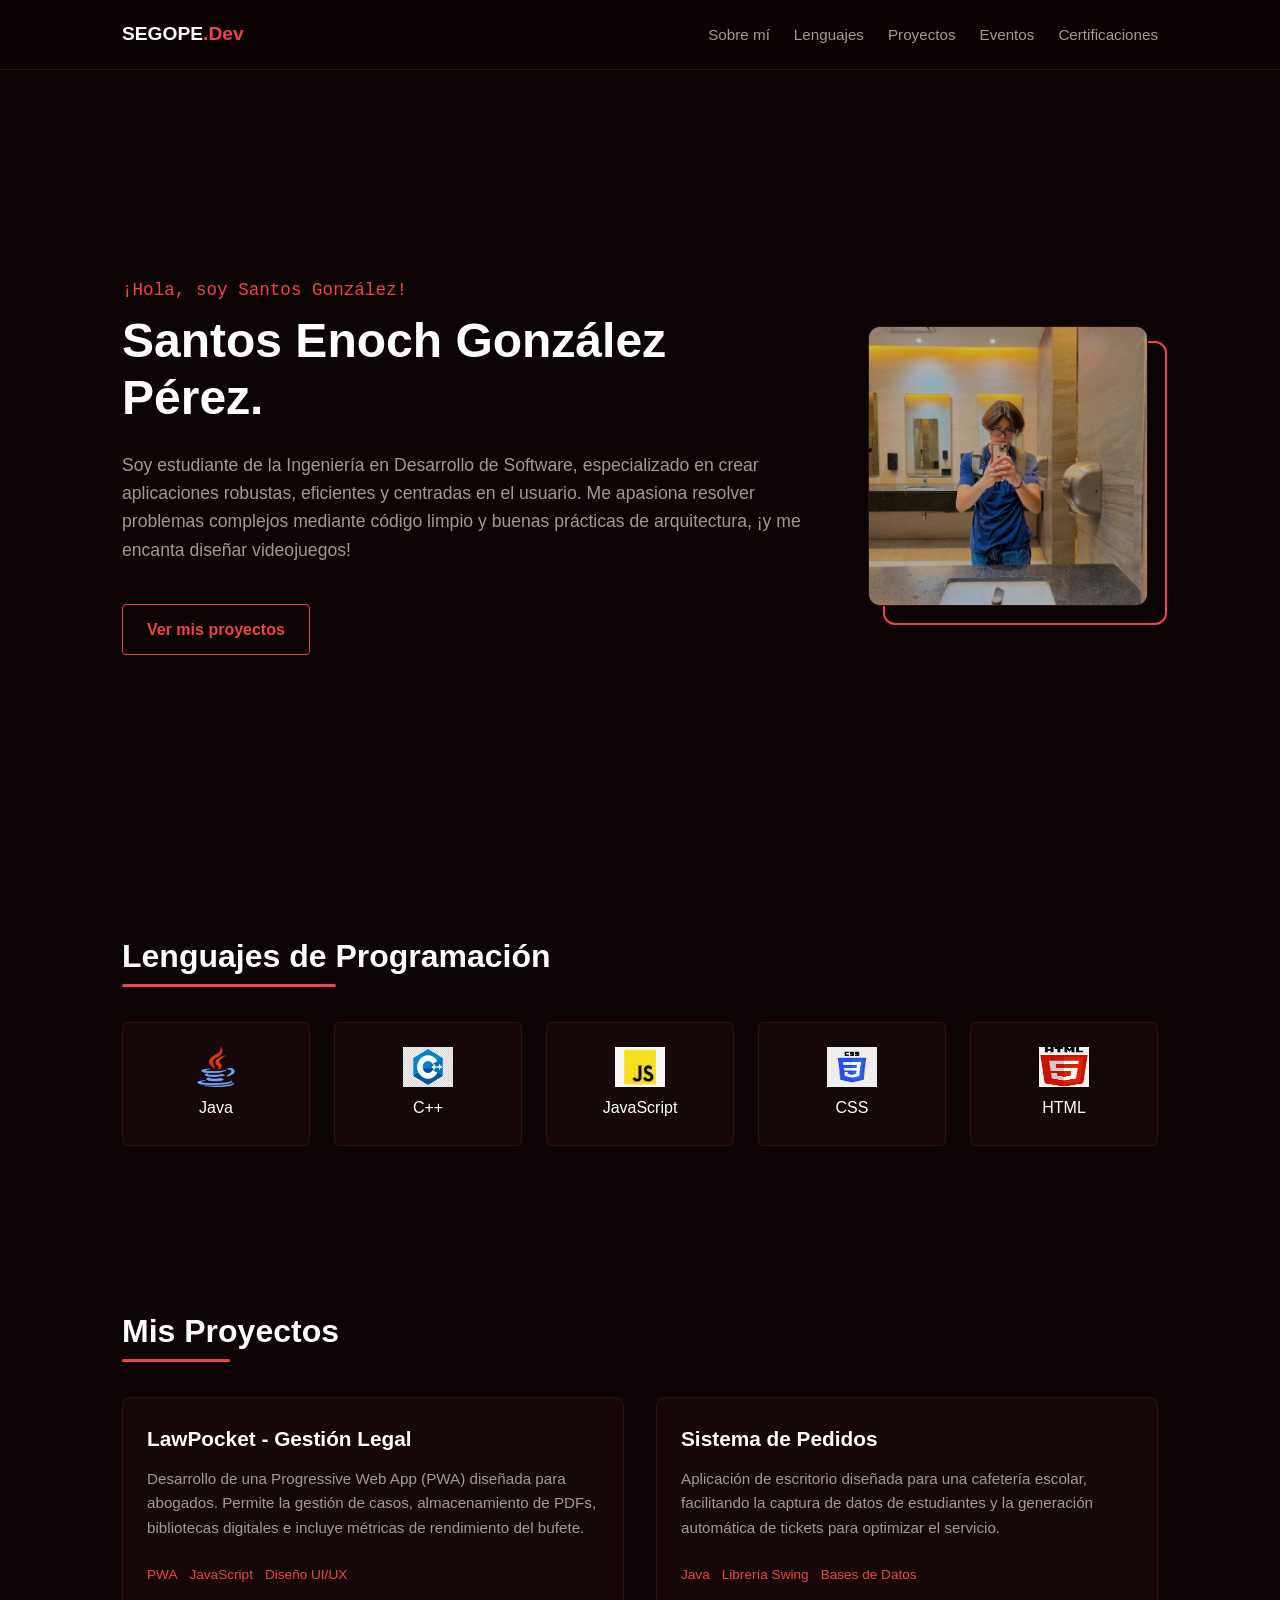
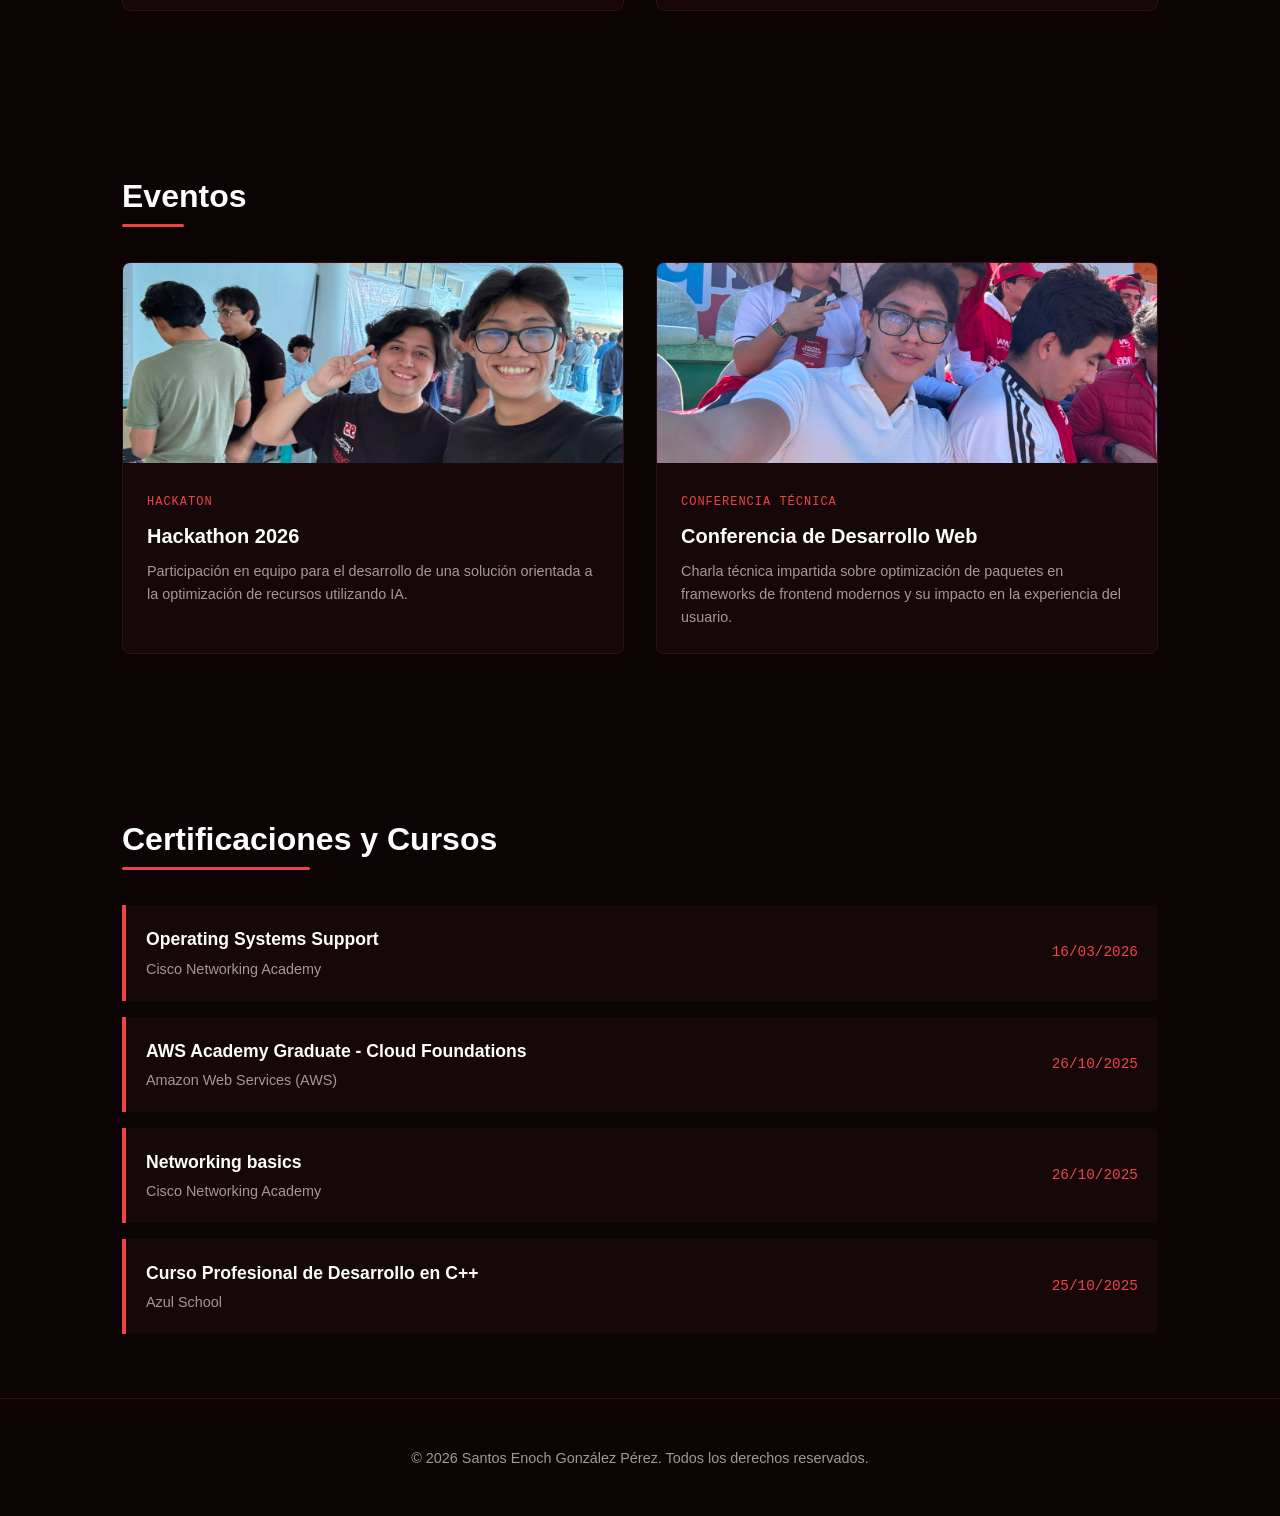
==== index.html @ bfb4bc9e "Primera version de mi portafolio" ====
<!DOCTYPE html>
<html lang="es">
<head>
    <meta charset="UTF-8">
    <meta name="viewport" content="width=device-width, initial-scale=1.0">
    <title>Santos González | Ingeniero en Desarrollo de Software</title>
    <link rel="stylesheet" href="CSS/LandingSantos.css">
</head>
<body>

    <header>
        <nav class="nav-container">
            <a href="#" class="logo">SEGOPE<span>.Dev</span></a>
            <ul class="nav-links">
                <li><a href="#sobre-mi">Sobre mí</a></li>
                <li><a href="#lenguajes">Lenguajes</a></li>
                <li><a href="#proyectos">Proyectos</a></li>
                <li><a href="#eventos">Eventos</a></li>
                <li><a href="#certificaciones">Certificaciones</a></li>
            </ul>
        </nav>
    </header>

    <section id="sobre-mi">
        <div class="sobre-mi-container">
            <div class="sobre-mi-texto">
                <p class="hero-sub">¡Hola, soy Santos González!</p>
                <h1 class="hero-titulo">Santos Enoch González Pérez.</h1>
                <p class="hero-descripcion">
                    Soy estudiante de la Ingeniería en Desarrollo de Software, especializado en crear aplicaciones robustas, eficientes y centradas en el usuario. Me apasiona resolver problemas complejos mediante código limpio y buenas prácticas de arquitectura, ¡y me encanta diseñar videojuegos!
                </p>
                <div>
                    <a href="#proyectos" class="btn-cta">Ver mis proyectos</a>
                </div>
            </div>
            
            <div class="sobre-mi-foto-wrapper">
                <div class="sobre-mi-foto-marco">
                    <img src="Imagenes/Santos.jpeg" alt="Foto de Santos González"/>
                </div>
            </div>
        </div>
    </section>

    <section id="lenguajes">
        <h2 class="titulo-seccion">Lenguajes de Programación</h2>
        <div class="skills-grid">
            <div class="skill-card">
                <img src="Imagenes/Java.png" alt="Logo de Java"/>
                <p>Java</p>
            </div>
            <div class="skill-card">
                <img src="Imagenes/C++.jpg" alt="Logo de C++"/>
                <p>C++</p>
            </div>
            <div class="skill-card">
                <img src="Imagenes/JavaScript.jpg" alt="Logo de JavaScript"/>
                <p>JavaScript</p>
            </div>
            <div class="skill-card">
                <img src="Imagenes/Css.jpg" alt="Logo de CSS"/>
                <p>CSS</p>
            </div>
            <div class="skill-card">
                <img src="Imagenes/Html.jpg" alt="Logo de HTML"/>
                <p>HTML</p>
            </div>
        </div>
    </section>

    <section id="proyectos">
        <h2 class="titulo-seccion">Mis Proyectos</h2>
        <div class="proyectos-grid">
            <div class="proyecto-card">
                <div class="proyecto-info">
                    <h3 class="proyecto-titulo">LawPocket - Gestión Legal</h3>
                    <p class="proyecto-desc">Desarrollo de una Progressive Web App (PWA) diseñada para abogados. Permite la gestión de casos, almacenamiento de PDFs, bibliotecas digitales e incluye métricas de rendimiento del bufete.</p>
                    <ul class="proyecto-tech">
                        <li>PWA</li>
                        <li>JavaScript</li>
                        <li>Diseño UI/UX</li>
                    </ul>
                </div>
            </div>
            <div class="proyecto-card">
                <div class="proyecto-info">
                    <h3 class="proyecto-titulo">Sistema de Pedidos</h3>
                    <p class="proyecto-desc">Aplicación de escritorio diseñada para una cafetería escolar, facilitando la captura de datos de estudiantes y la generación automática de tickets para optimizar el servicio.</p>
                    <ul class="proyecto-tech">
                        <li>Java</li>
                        <li>Librería Swing</li>
                        <li>Bases de Datos</li>
                    </ul>
                </div>
            </div>
        </div>
    </section>

    <section id="eventos">
        <h2 class="titulo-seccion">Eventos</h2>
        <div class="eventos-grid">
            <div class="evento-card">
                <div class="evento-contenedor-img">
                    <img src="Imagenes/EventoUno.jpeg" alt="Logo del Hackatón"/>
                </div>
                <div class="evento-info">
                    <span class="evento-tag">Hackaton</span>
                    <h3 class="evento-titulo">Hackathon 2026</h3>
                    <p class="evento-desc">Participación en equipo para el desarrollo de una solución orientada a la optimización de recursos utilizando IA.</p>
                </div>
            </div>
            <div class="evento-card">
                <div class="evento-contenedor-img">
                    <img src="Imagenes/EventoDos.jpeg" alt="Logo de la Conferencia"/>
                </div>
                <div class="evento-info">
                    <span class="evento-tag">Conferencia Técnica</span>
                    <h3 class="evento-titulo">Conferencia de Desarrollo Web</h3>
                    <p class="evento-desc">Charla técnica impartida sobre optimización de paquetes en frameworks de frontend modernos y su impacto en la experiencia del usuario.</p>
                </div>
            </div>
        </div>
    </section>

    <section id="certificaciones">
        <h2 class="titulo-seccion">Certificaciones y Cursos</h2>
        <div class="cert-lista">
            <div class="cert-item">
                <div class="cert-info">
                    <h3>Operating Systems Support</h3>
                    <p>Cisco Networking Academy</p>
                </div>
                <div class="cert-fecha">16/03/2026</div>
            </div>
            <div class="cert-item">
                <div class="cert-info">
                    <h3>AWS Academy Graduate - Cloud Foundations</h3>
                    <p>Amazon Web Services (AWS)</p>
                </div>
                <div class="cert-fecha">26/10/2025</div>
            </div>
            <div class="cert-item">
                <div class="cert-info">
                    <h3>Networking basics</h3>
                    <p>Cisco Networking Academy</p>
                </div>
                <div class="cert-fecha">26/10/2025</div>
            </div>
            <div class="cert-item">
                <div class="cert-info">
                    <h3>Curso Profesional de Desarrollo en C++</h3>
                    <p>Azul School</p>
                </div>
                <div class="cert-fecha">25/10/2025</div>
            </div>
        </div>
    </section>

    <footer>
        <p>&copy; 2026 Santos Enoch González Pérez. Todos los derechos reservados.</p>
    </footer>

</body>
</html>
---- CSS/LandingSantos.css ----
/* --- VARIABLES Y RESET --- */
:root {
    --bg-principal: #0c0404; /* Negro rojizo muy profundo */
    --bg-secundario: #160808; /* Tarjetas: Un tono rojizo sutilmente más claro */
    --texto-principal: #ffffff; /* Blanco puro para máxima legibilidad */
    --texto-secundario: #a39898; /* Gris cálido para no cansar la vista */
    --acento: #ef4444; /* Rojo vibrante tech */
    --acento-hover: #dc2626;
    --borde: #301010; /* Bordes en rojo oscuro */
}

* {
    margin: 0;
    padding: 0;
    box-sizing: border-box;
    font-family: 'Segoe UI', -apple-system, BlinkMacSystemFont, Roboto, sans-serif;
}

html {
    scroll-behavior: smooth;
}

body {
    background-color: var(--bg-principal);
    color: var(--texto-principal);
    line-height: 1.6;
}

/* --- HEADER / NAV RESPONSIVE --- */
header {
    position: fixed;
    top: 0;
    width: 100%;
    background-color: rgba(12, 4, 4, 0.9);
    backdrop-filter: blur(8px);
    border-bottom: 1px solid var(--borde);
    z-index: 1000;
}

.nav-container {
    max-width: 1100px;
    margin: 0 auto;
    display: flex;
    justify-content: space-between;
    align-items: center;
    padding: 1.2rem 2rem;
}

.logo {
    font-weight: 700;
    font-size: 1.2rem;
    color: var(--texto-principal);
    text-decoration: none;
}

.logo span {
    color: var(--acento);
}

.nav-links {
    display: flex;
    list-style: none;
    gap: 1.5rem;
}

.nav-links a {
    color: var(--texto-secundario);
    text-decoration: none;
    font-size: 0.95rem;
    transition: color 0.3s;
}

.nav-links a:hover {
    color: var(--acento);
}

/* --- ESTILOS GENERALES DE SECCIÓN --- */
section {
    padding: 6rem 2rem 4rem 2rem;
    max-width: 1100px;
    margin: 0 auto;
}

.titulo-seccion {
    font-size: 2rem;
    margin-bottom: 2.5rem;
    position: relative;
    display: inline-block;
}

.titulo-seccion::after {
    content: '';
    position: absolute;
    left: 0;
    bottom: -5px;
    width: 50%;
    height: 3px;
    background-color: var(--acento);
    border-radius: 2px;
}

/* --- SOBRE MÍ --- */
.sobre-mi-container {
    display: flex;
    align-items: center;
    justify-content: space-between;
    gap: 3rem;
    min-height: 75vh;
    padding-top: 4rem;
}

.sobre-mi-texto {
    flex: 1;
}

.hero-sub {
    color: var(--acento);
    font-size: 1.1rem;
    font-family: monospace;
    margin-bottom: 0.5rem;
}

.hero-titulo {
    font-size: 3rem;
    line-height: 1.2;
    margin-bottom: 1.5rem;
}

.hero-descripcion {
    color: var(--texto-secundario);
    font-size: 1.1rem;
    margin-bottom: 2.5rem;
}

.btn-cta {
    display: inline-block;
    background-color: transparent;
    color: var(--acento);
    border: 1px solid var(--acento);
    padding: 0.75rem 1.5rem;
    border-radius: 4px;
    text-decoration: none;
    font-weight: 600;
    transition: all 0.3s ease;
}

.btn-cta:hover {
    background-color: rgba(56, 189, 248, 0.1);
    transform: translateY(-2px);
}

/* Contenedor de la Foto de Perfil */
.sobre-mi-foto-wrapper {
    flex: 0 0 300px;
    display: flex;
    justify-content: center;
}

.sobre-mi-foto-marco {
    position: relative;
    width: 280px;
    height: 280px;
    border-radius: 12px;
}

.sobre-mi-foto-marco::after {
    content: '';
    position: absolute;
    top: 15px;
    left: 15px;
    width: 100%;
    height: 100%;
    border: 2px solid var(--acento);
    border-radius: 12px;
    z-index: 1;
    transition: all 0.3s ease;
}

.sobre-mi-foto-marco:hover::after {
    top: 8px;
    left: 8px;
}

.sobre-mi-foto-marco img {
    width: 100%;
    height: 100%;
    object-fit: cover;
    border-radius: 12px;
    position: relative;
    z-index: 2;
    background-color: var(--bg-secundario);
    border: 1px solid var(--borde);
    filter: grayscale(20%);
    transition: filter 0.3s ease;
}

.sobre-mi-foto-marco:hover img {
    filter: grayscale(0%);
}

/* --- LENGUAJES DE PROGRAMACIÓN --- */
.skills-grid {
    display: grid;
    grid-template-columns: repeat(auto-fill, minmax(180px, 1fr));
    gap: 1.5rem;
}

.skill-card {
    background-color: var(--bg-secundario);
    border: 1px solid var(--borde);
    padding: 1.5rem;
    border-radius: 6px;
    text-align: center;
    font-family: monospace;
    transition: transform 0.3s, border-color 0.3s;
}

.skill-card:hover {
    transform: translateY(-5px);
    border-color: var(--acento);
}

.skill-card img {
    width: 50px;
    height: 40px;
}

/* --- PROYECTOS --- */
.proyectos-grid {
    display: grid;
    grid-template-columns: repeat(auto-fit, minmax(300px, 1fr));
    gap: 2rem;
}

.proyecto-card {
    background-color: var(--bg-secundario);
    border: 1px solid var(--borde);
    border-radius: 8px;
    overflow: hidden;
    display: flex;
    flex-direction: column;
    transition: transform 0.3s;
}

.proyecto-card:hover {
    transform: translateY(-5px);
}

.proyecto-info {
    padding: 1.5rem;
    display: flex;
    flex-direction: column;
    flex-grow: 1;
}

.proyecto-titulo {
    font-size: 1.3rem;
    margin-bottom: 0.75rem;
}

.proyecto-desc {
    color: var(--texto-secundario);
    font-size: 0.95rem;
    margin-bottom: 1.5rem;
    flex-grow: 1;
}

.proyecto-tech {
    list-style: none;
    display: flex;
    flex-wrap: wrap;
    gap: 0.75rem;
    font-family: monospace;
    font-size: 0.85rem;
    color: var(--acento);
}

/* --- EVENTOS --- */
.eventos-grid {
    display: grid;
    grid-template-columns: repeat(auto-fit, minmax(300px, 1fr));
    gap: 2rem;
}

.evento-card {
    background-color: var(--bg-secundario);
    border: 1px solid var(--borde);
    border-radius: 8px;
    overflow: hidden;
    transition: transform 0.3s, border-color 0.3s;
}

.evento-card:hover {
    transform: translateY(-5px);
    border-color: var(--acento);
}

.evento-contenedor-img {
    width: 100%;
    height: 200px;
    overflow: hidden;
    background-color: #0c0404;
}

.evento-contenedor-img img {
    width: 100%;
    height: 100%;
    object-fit: cover;
    transition: transform 0.5s ease;
}

.evento-card:hover .evento-contenedor-img img {
    transform: scale(1.05);
}

.evento-info {
    padding: 1.5rem;
}

.evento-tag {
    display: inline-block;
    font-family: monospace;
    font-size: 0.75rem;
    color: var(--acento);
    text-transform: uppercase;
    letter-spacing: 1px;
    margin-bottom: 0.5rem;
}

.evento-titulo {
    font-size: 1.25rem;
    margin-bottom: 0.5rem;
}

.evento-desc {
    color: var(--texto-secundario);
    font-size: 0.9rem;
}

/* --- CERTIFICACIONES --- */
.cert-lista {
    display: flex;
    flex-direction: column;
    gap: 1rem;
}

.cert-item {
    background-color: var(--bg-secundario);
    border-left: 4px solid var(--acento);
    padding: 1.25rem;
    display: flex;
    justify-content: space-between;
    align-items: center;
    border-radius: 0 6px 6px 0;
    transition: transform 0.3s ease, background-color 0.3s ease;
}

.cert-item:hover {
    transform: translateY(-5px); /* Levanta el elemento 5 píxeles */
}

.cert-info h3 {
    font-size: 1.1rem;
    margin-bottom: 0.25rem;
}

.cert-info p {
    color: var(--texto-secundario);
    font-size: 0.9rem;
}

.cert-fecha {
    font-family: monospace;
    color: var(--acento);
    font-size: 0.9rem;
}

footer {
    text-align: center;
    padding: 3rem 2rem;
    border-top: 1px solid var(--borde);
    color: var(--texto-secundario);
    font-size: 0.9rem;
}

@media (max-width: 900px) {
    .sobre-mi-container {
        flex-direction: column-reverse;
        text-align: center;
        gap: 2rem;
        padding-top: 6rem;
    }

    .hero-titulo {
        font-size: 2.5rem;
    }

    .sobre-mi-foto-wrapper {
        flex: initial;
    }

    .sobre-mi-foto-marco::after {
        display: none;
    }
}

@media (max-width: 600px) {
    header {
        position: absolute;
    }

    .nav-container {
        flex-direction: column;
        gap: 1rem;
        padding: 1rem;
    }

    .nav-links {
        gap: 1rem;
        flex-wrap: wrap;
        justify-content: center;
    }

    section {
        padding: 4rem 1.2rem 2rem 1.2rem;
    }

    .hero-titulo {
        font-size: 2rem;
    }

    .sobre-mi-foto-marco {
        width: 200px;
        height: 200px;
    }

    .cert-item {
        flex-direction: column;
        align-items: flex-start;
        gap: 0.5rem;
    }

}
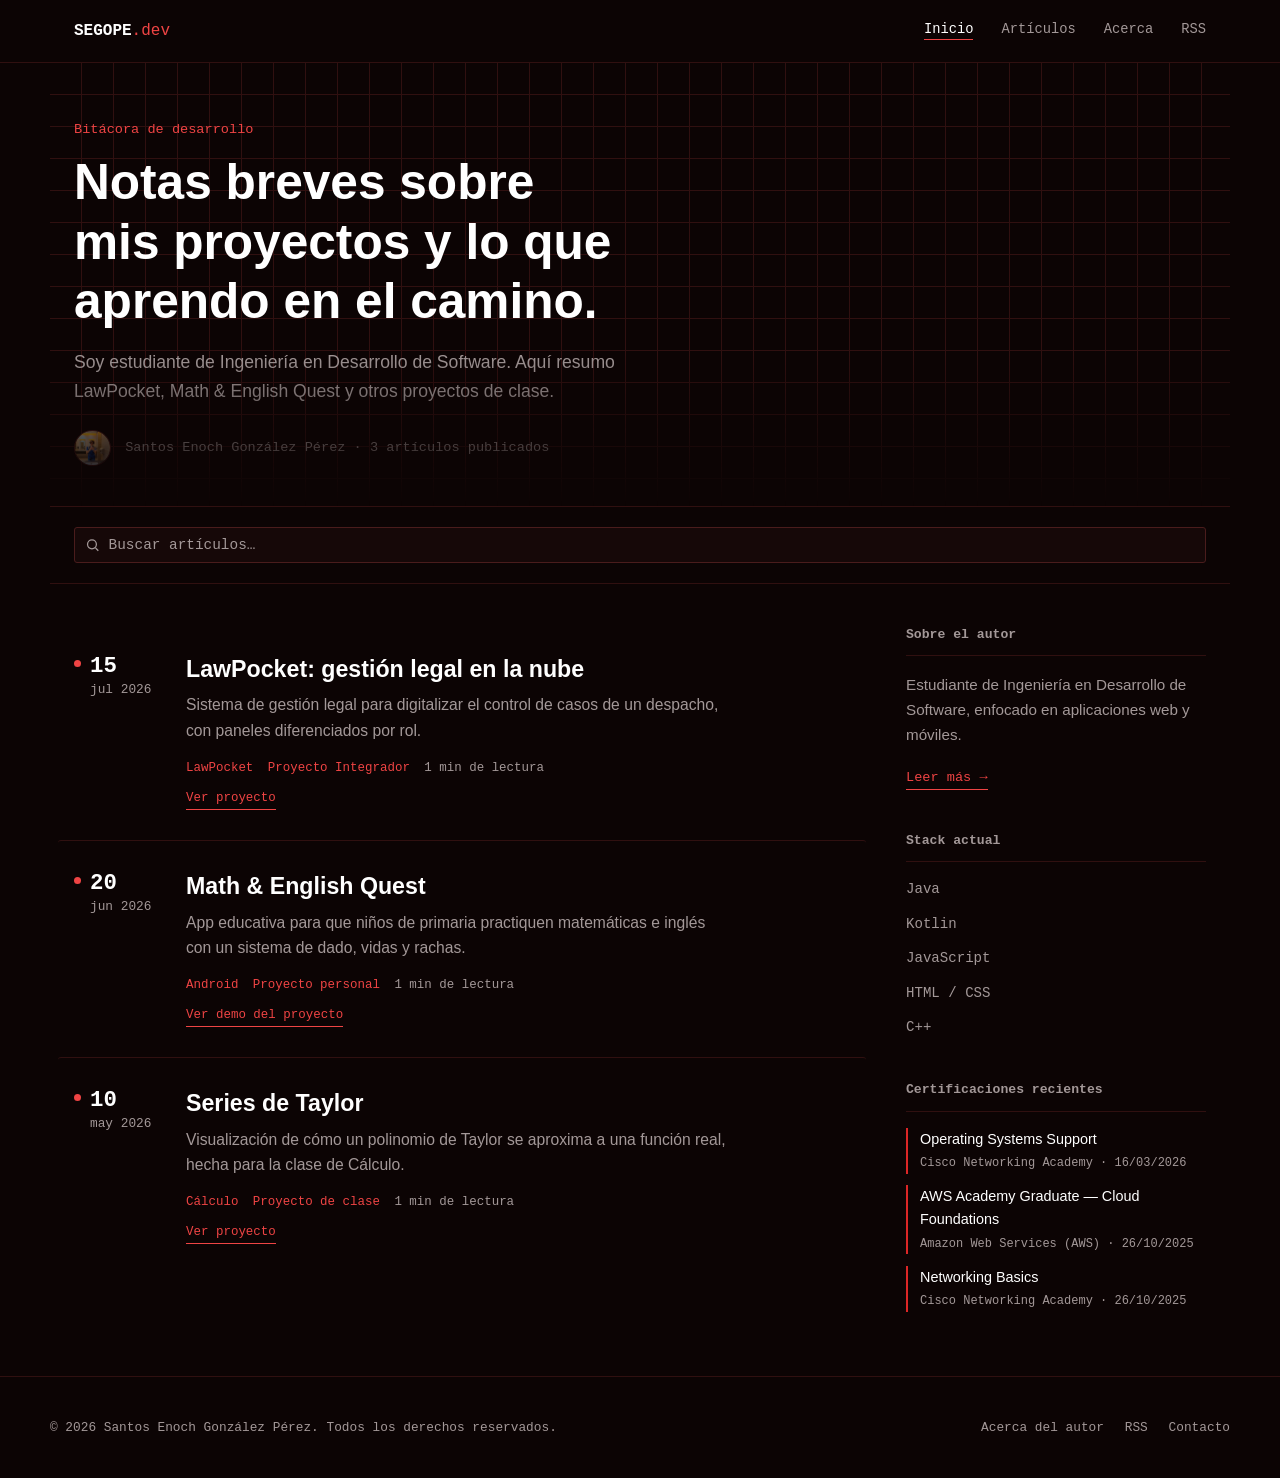
==== commit 439ddbf6: "Segundo commit: Segunda versión de mi portafolio" ====
--- a/index.html
+++ b/index.html
@@ -1,164 +1,136 @@
 <!DOCTYPE html>
 <html lang="es">
 <head>
-    <meta charset="UTF-8">
-    <meta name="viewport" content="width=device-width, initial-scale=1.0">
-    <title>Santos González | Ingeniero en Desarrollo de Software</title>
-    <link rel="stylesheet" href="CSS/LandingSantos.css">
+  <meta charset="UTF-8">
+  <meta name="viewport" content="width=device-width, initial-scale=1.0">
+  <title>SEGOPE.dev — bitácora de Santos Enoch González Pérez</title>
+  <meta name="description" content="Bitácora de desarrollo de Santos Enoch González Pérez: LawPocket, Math &amp; English Quest y otros proyectos.">
+  <meta name="author" content="Santos Enoch González Pérez">
+  <meta name="robots" content="index, follow">
+  <link rel="canonical" href="https://santosgonzalez.dev/index.html">
+  <link rel="icon" type="image/svg+xml" href="Imagenes/favicon.svg">
+  <link rel="alternate" type="application/rss+xml" title="SEGOPE.dev" href="https://santosgonzalez.dev/feed.xml">
+
+  <meta property="og:type" content="website">
+  <meta property="og:title" content="SEGOPE.dev — bitácora de Santos Enoch González Pérez">
+  <meta property="og:description" content="Bitácora de desarrollo de Santos Enoch González Pérez: LawPocket, Math &amp; English Quest y otros proyectos.">
+  <meta property="og:url" content="https://santosgonzalez.dev/index.html">
+  <meta property="og:image" content="https://santosgonzalez.dev/Imagenes/favicon.svg">
+  <meta property="og:locale" content="es_MX">
+  <meta property="og:site_name" content="SEGOPE.dev">
+  <meta name="twitter:card" content="summary_large_image">
+  <meta name="twitter:title" content="SEGOPE.dev — bitácora de Santos Enoch González Pérez">
+  <meta name="twitter:description" content="Bitácora de desarrollo de Santos Enoch González Pérez: LawPocket, Math &amp; English Quest y otros proyectos.">
+  <meta name="twitter:image" content="https://santosgonzalez.dev/Imagenes/favicon.svg">
+
+  <link rel="stylesheet" href="CSS/index.css">
+  <script type="application/ld+json">{"@context": "https://schema.org", "@type": "Blog", "name": "SEGOPE.dev", "url": "https://santosgonzalez.dev/index.html", "description": "Bitácora de desarrollo de Santos Enoch González Pérez.", "author": {"@type": "Person", "name": "Santos Enoch González Pérez"}, "blogPost": [{"@type": "BlogPosting", "headline": "LawPocket: gestión legal en la nube", "url": "https://santosgonzalez.dev/HTML/LawPocket.html", "datePublished": "2026-07-15"}, {"@type": "BlogPosting", "headline": "Math & English Quest", "url": "https://santosgonzalez.dev/HTML/MathEnglishQuest.html", "datePublished": "2026-06-20"}, {"@type": "BlogPosting", "headline": "Series de Taylor con Canvas", "url": "https://santosgonzalez.dev/HTML/SeriesTaylor.html", "datePublished": "2026-05-10"}]}</script>
 </head>
 <body>
+  <a class="skip-link" href="#main">Saltar al contenido</a>
+  <header class="site-header">
+    <div class="nav-container">
+      <a href="index.html" class="brand">SEGOPE<span class="brand__sub">.dev</span></a>
+      <button class="nav-toggle icon-btn" id="nav-toggle" aria-label="Abrir menú" aria-expanded="false" aria-controls="nav-links">
+        <svg viewBox="0 0 24 24" fill="none" stroke="currentColor" stroke-width="2" aria-hidden="true"><path d="M3 6h18M3 12h18M3 18h18"/></svg>
+      </button>
+      <ul class="nav-links" id="nav-links"><li><a href="index.html" aria-current="page">Inicio</a></li><li><a href="index.html#articulos">Artículos</a></li><li><a href="about.html">Acerca</a></li><li><a href="feed.xml">RSS</a></li></ul>
+    </div>
+  </header>
 
-    <header>
-        <nav class="nav-container">
-            <a href="#" class="logo">SEGOPE<span>.Dev</span></a>
-            <ul class="nav-links">
-                <li><a href="#sobre-mi">Sobre mí</a></li>
-                <li><a href="#lenguajes">Lenguajes</a></li>
-                <li><a href="#proyectos">Proyectos</a></li>
-                <li><a href="#eventos">Eventos</a></li>
-                <li><a href="#certificaciones">Certificaciones</a></li>
-            </ul>
-        </nav>
-    </header>
-
-    <section id="sobre-mi">
-        <div class="sobre-mi-container">
-            <div class="sobre-mi-texto">
-                <p class="hero-sub">¡Hola, soy Santos González!</p>
-                <h1 class="hero-titulo">Santos Enoch González Pérez.</h1>
-                <p class="hero-descripcion">
-                    Soy estudiante de la Ingeniería en Desarrollo de Software, especializado en crear aplicaciones robustas, eficientes y centradas en el usuario. Me apasiona resolver problemas complejos mediante código limpio y buenas prácticas de arquitectura, ¡y me encanta diseñar videojuegos!
-                </p>
-                <div>
-                    <a href="#proyectos" class="btn-cta">Ver mis proyectos</a>
-                </div>
-            </div>
-            
-            <div class="sobre-mi-foto-wrapper">
-                <div class="sobre-mi-foto-marco">
-                    <img src="Imagenes/Santos.jpeg" alt="Foto de Santos González"/>
-                </div>
-            </div>
-        </div>
+  <main id="main">
+    <section class="masthead">
+      <p class="masthead__eyebrow">Bitácora de desarrollo</p>
+      <h1>Notas breves sobre mis proyectos y lo que aprendo en el camino.</h1>
+      <p class="masthead__lede">Soy estudiante de Ingeniería en Desarrollo de Software. Aquí resumo LawPocket, Math &amp; English Quest y otros proyectos de clase.</p>
+      <div class="masthead__meta">
+        <img class="avatar" src="Imagenes/Santos.jpeg" alt="Foto de Santos Enoch González Pérez" width="37" height="37">
+        <span>Santos Enoch González Pérez · 3 artículos publicados</span>
+      </div>
     </section>
 
-    <section id="lenguajes">
-        <h2 class="titulo-seccion">Lenguajes de Programación</h2>
-        <div class="skills-grid">
-            <div class="skill-card">
-                <img src="Imagenes/Java.png" alt="Logo de Java"/>
-                <p>Java</p>
+    <div class="filter-bar">
+      <div class="search-field">
+        <svg viewBox="0 0 24 24" fill="none" stroke="currentColor" stroke-width="2" aria-hidden="true"><circle cx="11" cy="11" r="7"/><path d="m21 21-4.3-4.3"/></svg>
+        <input type="search" id="post-search" placeholder="Buscar artículos…" aria-label="Buscar artículos">
+      </div>
+    </div>
+
+    <div class="content-grid">
+      <div>
+        <ul class="post-list" id="articulos">
+        <li class="post-row" data-search="lawpocket: gestión legal en la nube sistema de gestión legal para digitalizar el control de casos de un despacho, con paneles diferenciados por rol. lawpocket proyecto integrador">
+          <div class="post-row__date"><span class="day">15</span>jul 2026</div>
+          <div>
+            <h2><a href="HTML/LawPocket.html">LawPocket: gestión legal en la nube</a></h2>
+            <p class="post-row__excerpt">Sistema de gestión legal para digitalizar el control de casos de un despacho, con paneles diferenciados por rol.</p>
+            <div class="post-row__meta">
+              <span class="tag">LawPocket</span><span class="tag">Proyecto Integrador</span>
+              <span>1 min de lectura</span>
             </div>
-            <div class="skill-card">
-                <img src="Imagenes/C++.jpg" alt="Logo de C++"/>
-                <p>C++</p>
+            <a class="post-row__link" href="https://law-pocket-integrador.vercel.app" target="_blank" rel="noopener noreferrer">Ver proyecto</a>
+          </div>
+        </li>
+        <li class="post-row" data-search="math &amp; english quest app educativa para que niños de primaria practiquen matemáticas e inglés con un sistema de dado, vidas y rachas. android proyecto personal">
+          <div class="post-row__date"><span class="day">20</span>jun 2026</div>
+          <div>
+            <h2><a href="HTML/MathEnglishQuest.html">Math &amp; English Quest</a></h2>
+            <p class="post-row__excerpt">App educativa para que niños de primaria practiquen matemáticas e inglés con un sistema de dado, vidas y rachas.</p>
+            <div class="post-row__meta">
+              <span class="tag">Android</span><span class="tag">Proyecto personal</span>
+              <span>1 min de lectura</span>
             </div>
-            <div class="skill-card">
-                <img src="Imagenes/JavaScript.jpg" alt="Logo de JavaScript"/>
-                <p>JavaScript</p>
+            <a class="post-row__link" href="https://math-english-quest.vercel.app" target="_blank" rel="noopener noreferrer">Ver demo del proyecto</a>
+          </div>
+        </li>
+        <li class="post-row" data-search="series de taylor con visualización de cómo un polinomio de taylor se aproxima a una función real, hecha para la clase de cálculo. cálculo proyecto de clase">
+          <div class="post-row__date"><span class="day">10</span>may 2026</div>
+          <div>
+            <h2><a href="HTML/SeriesTaylor.html">Series de Taylor</a></h2>
+            <p class="post-row__excerpt">Visualización de cómo un polinomio de Taylor se aproxima a una función real, hecha para la clase de Cálculo.</p>
+            <div class="post-row__meta">
+              <span class="tag">Cálculo</span><span class="tag">Proyecto de clase</span>
+              <span>1 min de lectura</span>
             </div>
-            <div class="skill-card">
-                <img src="Imagenes/Css.jpg" alt="Logo de CSS"/>
-                <p>CSS</p>
-            </div>
-            <div class="skill-card">
-                <img src="Imagenes/Html.jpg" alt="Logo de HTML"/>
-                <p>HTML</p>
-            </div>
+            <a class="post-row__link" href="https://serie-de-taylor-one.vercel.app" target="_blank" rel="noopener noreferrer">Ver proyecto</a>
+          </div>
+        </li>
+        </ul>
+        <p class="empty-state" id="empty-state" hidden>No encontré artículos que coincidan con tu búsqueda.</p>
+      </div>
+
+      <aside class="sidebar">
+        <div class="widget widget--author">
+          <h3>Sobre el autor</h3>
+          <p>Estudiante de Ingeniería en Desarrollo de Software, enfocado en aplicaciones web y móviles.</p>
+          <a class="button-link" href="about.html">Leer más →</a>
         </div>
-    </section>
+        <div class="widget">
+          <h3>Stack actual</h3>
+          <ul class="stack-list">
+            <li>Java</li><li>Kotlin</li><li>JavaScript</li><li>HTML / CSS</li><li>C++</li>
+          </ul>
+        </div>
+        <div class="widget">
+          <h3>Certificaciones recientes</h3>
+          <ul class="cert-mini-list"><li>Operating Systems Support<span class="cert-mini-date">Cisco Networking Academy · 16/03/2026</span></li><li>AWS Academy Graduate — Cloud Foundations<span class="cert-mini-date">Amazon Web Services (AWS) · 26/10/2025</span></li><li>Networking Basics<span class="cert-mini-date">Cisco Networking Academy · 26/10/2025</span></li></ul>
+        </div>
+      </aside>
+    </div>
+  </main>
 
-    <section id="proyectos">
-        <h2 class="titulo-seccion">Mis Proyectos</h2>
-        <div class="proyectos-grid">
-            <div class="proyecto-card">
-                <div class="proyecto-info">
-                    <h3 class="proyecto-titulo">LawPocket - Gestión Legal</h3>
-                    <p class="proyecto-desc">Desarrollo de una Progressive Web App (PWA) diseñada para abogados. Permite la gestión de casos, almacenamiento de PDFs, bibliotecas digitales e incluye métricas de rendimiento del bufete.</p>
-                    <ul class="proyecto-tech">
-                        <li>PWA</li>
-                        <li>JavaScript</li>
-                        <li>Diseño UI/UX</li>
-                    </ul>
-                </div>
-            </div>
-            <div class="proyecto-card">
-                <div class="proyecto-info">
-                    <h3 class="proyecto-titulo">Sistema de Pedidos</h3>
-                    <p class="proyecto-desc">Aplicación de escritorio diseñada para una cafetería escolar, facilitando la captura de datos de estudiantes y la generación automática de tickets para optimizar el servicio.</p>
-                    <ul class="proyecto-tech">
-                        <li>Java</li>
-                        <li>Librería Swing</li>
-                        <li>Bases de Datos</li>
-                    </ul>
-                </div>
-            </div>
-        </div>
-    </section>
-
-    <section id="eventos">
-        <h2 class="titulo-seccion">Eventos</h2>
-        <div class="eventos-grid">
-            <div class="evento-card">
-                <div class="evento-contenedor-img">
-                    <img src="Imagenes/EventoUno.jpeg" alt="Logo del Hackatón"/>
-                </div>
-                <div class="evento-info">
-                    <span class="evento-tag">Hackaton</span>
-                    <h3 class="evento-titulo">Hackathon 2026</h3>
-                    <p class="evento-desc">Participación en equipo para el desarrollo de una solución orientada a la optimización de recursos utilizando IA.</p>
-                </div>
-            </div>
-            <div class="evento-card">
-                <div class="evento-contenedor-img">
-                    <img src="Imagenes/EventoDos.jpeg" alt="Logo de la Conferencia"/>
-                </div>
-                <div class="evento-info">
-                    <span class="evento-tag">Conferencia Técnica</span>
-                    <h3 class="evento-titulo">Conferencia de Desarrollo Web</h3>
-                    <p class="evento-desc">Charla técnica impartida sobre optimización de paquetes en frameworks de frontend modernos y su impacto en la experiencia del usuario.</p>
-                </div>
-            </div>
-        </div>
-    </section>
-
-    <section id="certificaciones">
-        <h2 class="titulo-seccion">Certificaciones y Cursos</h2>
-        <div class="cert-lista">
-            <div class="cert-item">
-                <div class="cert-info">
-                    <h3>Operating Systems Support</h3>
-                    <p>Cisco Networking Academy</p>
-                </div>
-                <div class="cert-fecha">16/03/2026</div>
-            </div>
-            <div class="cert-item">
-                <div class="cert-info">
-                    <h3>AWS Academy Graduate - Cloud Foundations</h3>
-                    <p>Amazon Web Services (AWS)</p>
-                </div>
-                <div class="cert-fecha">26/10/2025</div>
-            </div>
-            <div class="cert-item">
-                <div class="cert-info">
-                    <h3>Networking basics</h3>
-                    <p>Cisco Networking Academy</p>
-                </div>
-                <div class="cert-fecha">26/10/2025</div>
-            </div>
-            <div class="cert-item">
-                <div class="cert-info">
-                    <h3>Curso Profesional de Desarrollo en C++</h3>
-                    <p>Azul School</p>
-                </div>
-                <div class="cert-fecha">25/10/2025</div>
-            </div>
-        </div>
-    </section>
-
-    <footer>
-        <p>&copy; 2026 Santos Enoch González Pérez. Todos los derechos reservados.</p>
-    </footer>
-
+  <footer class="site-footer">
+    <div class="footer-inner">
+      <p>© 2026 Santos Enoch González Pérez. Todos los derechos reservados.</p>
+      <nav class="footer-links" aria-label="Enlaces del pie de página">
+        <a href="about.html">Acerca del autor</a>
+        <a href="feed.xml">RSS</a>
+        <a href="mailto:253390@it2id.upchiapas.edu.mx">Contacto</a>
+      </nav>
+    </div>
+  </footer>
+  <button class="back-to-top" aria-label="Volver arriba"><svg viewBox="0 0 24 24" fill="none" stroke="currentColor" stroke-width="2" aria-hidden="true"><path d="M12 19V5M5 12l7-7 7 7"/></svg></button>
+  <div class="toast" role="status" aria-live="polite"></div>
+  <script src="JS/index.js"></script>
 </body>
 </html>
--- a/CSS/index.css
+++ b/CSS/index.css
@@ -0,0 +1,212 @@
+/* ===== Base compartida: variables, reset, header, footer ===== */
+:root {
+  --bg: #0c0404;
+  --bg-elevated: #160808;
+  --ink: #ffffff;
+  --ink-soft: #a39898;
+  --line: #301010;
+  --line-strong: #4a1c1c;
+  --accent: #ef4444;
+  --accent-warm: #dc2626;
+  --font-body: 'Segoe UI', -apple-system, BlinkMacSystemFont, Roboto, sans-serif;
+  --font-mono: 'Courier New', Courier, monospace;
+  --measure: 68ch;
+  --radius: 3px;
+}
+
+* { margin: 0; padding: 0; box-sizing: border-box; }
+html { scroll-behavior: smooth; }
+body { background-color: var(--bg); color: var(--ink); font-family: var(--font-body); font-size: 1.03rem; line-height: 1.65; }
+img { max-width: 100%; display: block; }
+a { color: inherit; }
+
+.skip-link {
+  position: absolute; left: -999px; top: 0;
+  background: var(--accent); color: #fff; padding: 0.6rem 1rem; z-index: 2000;
+}
+.skip-link:focus { left: 0.5rem; top: 0.5rem; }
+
+a:focus-visible, button:focus-visible, input:focus-visible {
+  outline: 2px solid var(--accent); outline-offset: 2px;
+}
+
+/* --- Header / nav --- */
+.site-header { position: sticky; top: 0; z-index: 1000; background: var(--bg); border-bottom: 1px solid var(--line); }
+.nav-container { max-width: 1180px; margin: 0 auto; display: flex; align-items: center; justify-content: space-between; padding: 1.1rem 1.5rem; gap: 1.5rem; }
+
+.brand {
+  text-decoration: none;
+  font-family: var(--font-mono);
+  font-weight: 600;
+  font-size: 1rem;
+  color: var(--ink);
+  white-space: nowrap;
+  transition: opacity 0.2s ease;
+}
+.brand:hover { opacity: 0.8; }
+.brand__sub { color: var(--accent); font-weight: 400; }
+
+.nav-links { display: flex; list-style: none; gap: 1.75rem; font-family: var(--font-mono); font-size: 0.86rem; }
+.nav-links a {
+  text-decoration: none; color: var(--ink-soft); padding-bottom: 2px;
+  border-bottom: 1px solid transparent; transition: color 0.2s, border-color 0.2s;
+}
+.nav-links a:hover, .nav-links a[aria-current="page"] { color: var(--ink); border-color: var(--accent); }
+
+.icon-btn {
+  background: none; border: 1px solid var(--line); color: var(--ink);
+  width: 2.1rem; height: 2.1rem; border-radius: 50%;
+  display: inline-flex; align-items: center; justify-content: center;
+  cursor: pointer; transition: border-color 0.2s, transform 0.2s;
+}
+.icon-btn:hover { border-color: var(--accent); transform: rotate(90deg); }
+.icon-btn svg { width: 1.05rem; height: 1.05rem; }
+.nav-toggle { display: none; }
+
+/* --- Avatares (dinamismo en hover) --- */
+.avatar {
+  width: 2.3rem; height: 2.3rem; border-radius: 50%; object-fit: cover;
+  border: 1px solid var(--line-strong); background: var(--bg-elevated);
+  transition: transform 0.25s ease, border-color 0.25s ease;
+}
+.avatar:hover { transform: scale(1.12); border-color: var(--accent); }
+
+/* --- Volver arriba --- */
+.back-to-top {
+  position: fixed; right: 1.5rem; bottom: 1.5rem; width: 2.6rem; height: 2.6rem;
+  border-radius: 50%; background: var(--accent); color: #fff; border: none;
+  display: none; align-items: center; justify-content: center; cursor: pointer;
+  box-shadow: 0 2px 10px rgba(0,0,0,0.5); z-index: 900;
+  transition: transform 0.2s ease;
+}
+.back-to-top.visible { display: inline-flex; }
+.back-to-top:hover { transform: scale(1.12) translateY(-2px); }
+.back-to-top svg { width: 1.1rem; height: 1.1rem; }
+
+/* --- Toast --- */
+.toast {
+  position: fixed; left: 50%; bottom: 1.6rem; transform: translate(-50%, 20px);
+  background: var(--accent); color: #fff; font-family: var(--font-mono); font-size: 0.82rem;
+  padding: 0.6rem 1.1rem; border-radius: var(--radius); opacity: 0; pointer-events: none;
+  transition: opacity 0.25s ease, transform 0.25s ease; z-index: 1500;
+}
+.toast.show { opacity: 1; transform: translate(-50%, 0); }
+
+/* --- Footer --- */
+.site-footer { border-top: 1px solid var(--line); padding: 2.5rem 1.5rem; }
+.footer-inner {
+  max-width: 1180px; margin: 0 auto; display: flex; flex-wrap: wrap;
+  justify-content: space-between; gap: 1rem; font-family: var(--font-mono);
+  font-size: 0.8rem; color: var(--ink-soft);
+}
+.footer-links { display: flex; gap: 1.3rem; }
+.footer-links a { text-decoration: none; color: var(--ink-soft); transition: color 0.2s; }
+.footer-links a:hover { color: var(--accent); }
+
+/* --- Nav móvil responsive --- */
+@media (max-width: 720px) {
+  .nav-links {
+    position: fixed; top: 0; right: 0; height: 100vh; width: min(78vw, 300px);
+    background: var(--bg-elevated); border-left: 1px solid var(--line);
+    flex-direction: column; padding: 5.5rem 1.8rem 2rem; gap: 1.4rem; font-size: 1rem;
+    transform: translateX(100%); transition: transform 0.3s ease;
+  }
+  .nav-links.open { transform: translateX(0); }
+  .nav-toggle { display: inline-flex; }
+}
+
+@media (prefers-reduced-motion: reduce) {
+  html { scroll-behavior: auto; }
+  * { transition-duration: 0.01ms !important; animation-duration: 0.01ms !important; }
+}
+
+/* ===== Propio de Inicio: masthead, buscador, lista de artículos, sidebar ===== */
+.masthead {
+  padding: 3.5rem 1.5rem 2.5rem; max-width: 1180px; margin: 0 auto;
+  background-image:
+    linear-gradient(var(--line) 1px, transparent 1px),
+    linear-gradient(90deg, var(--line) 1px, transparent 1px);
+  background-size: 32px 32px; background-position: -1px -1px;
+  -webkit-mask-image: linear-gradient(to bottom, black 0%, black 65%, transparent 100%);
+          mask-image: linear-gradient(to bottom, black 0%, black 65%, transparent 100%);
+}
+.masthead__eyebrow { font-family: var(--font-mono); font-size: 0.85rem; color: var(--accent); margin-bottom: 0.75rem; }
+.masthead h1 { font-size: clamp(2.1rem, 4vw, 3.1rem); font-weight: 600; line-height: 1.2; max-width: 20ch; margin-bottom: 1rem; }
+.masthead__lede { color: var(--ink-soft); font-size: 1.1rem; max-width: 56ch; margin-bottom: 1.5rem; }
+.masthead__meta { display: flex; align-items: center; gap: 0.9rem; font-family: var(--font-mono); font-size: 0.85rem; color: var(--ink-soft); }
+
+.filter-bar {
+  display: flex; flex-wrap: wrap; align-items: center; gap: 1rem;
+  padding: 1.25rem 1.5rem; border-top: 1px solid var(--line); border-bottom: 1px solid var(--line);
+  max-width: 1180px; margin: 0 auto;
+}
+.search-field { position: relative; flex: 1 1 220px; min-width: 200px; }
+.search-field input {
+  width: 100%; font-family: var(--font-mono); font-size: 0.9rem;
+  padding: 0.55rem 0.8rem 0.55rem 2.1rem; border: 1px solid var(--line-strong);
+  border-radius: var(--radius); background: var(--bg-elevated); color: var(--ink);
+  transition: border-color 0.2s;
+}
+.search-field input:focus { border-color: var(--accent); }
+.search-field input::placeholder { color: var(--ink-soft); }
+.search-field svg { position: absolute; left: 0.7rem; top: 50%; transform: translateY(-50%); width: 0.95rem; height: 0.95rem; color: var(--ink-soft); }
+
+.content-grid { max-width: 1180px; margin: 0 auto; padding: 2.5rem 1.5rem 4rem; display: grid; grid-template-columns: minmax(0, 1fr) 300px; gap: 3.5rem; }
+
+.post-list { list-style: none; }
+.post-row {
+  display: grid; grid-template-columns: 88px 1fr; gap: 1.5rem; padding: 1.9rem 1rem;
+  margin: 0 -1rem; border-top: 1px solid var(--line); border-radius: var(--radius);
+  transition: background-color 0.2s ease, transform 0.2s ease;
+}
+.post-row:first-child { border-top: none; }
+.post-row:hover { background-color: var(--bg-elevated); transform: translateX(4px); }
+
+.post-row__date { font-family: var(--font-mono); font-size: 0.8rem; color: var(--ink-soft); position: relative; padding-left: 1rem; }
+.post-row__date::before {
+  content: ''; position: absolute; left: 0; top: 0.35rem; width: 7px; height: 7px;
+  border-radius: 50%; background: var(--accent); transition: transform 0.2s ease;
+}
+.post-row:hover .post-row__date::before { transform: scale(1.6); }
+.post-row__date .day { display: block; font-size: 1.4rem; color: var(--ink); font-weight: 600; line-height: 1.1; transition: color 0.2s; }
+.post-row:hover .post-row__date .day { color: var(--accent); }
+
+.post-row h2 { font-size: 1.45rem; font-weight: 600; line-height: 1.3; margin-bottom: 0.5rem; }
+.post-row h2 a {
+  text-decoration: none; background-image: linear-gradient(var(--accent), var(--accent));
+  background-repeat: no-repeat; background-position: 0 100%; background-size: 0% 1px;
+  transition: background-size 0.25s ease;
+}
+.post-row h2 a:hover { background-size: 100% 1px; }
+.post-row__excerpt { color: var(--ink-soft); font-size: 0.98rem; max-width: 62ch; margin-bottom: 0.85rem; }
+.post-row__meta { display: flex; flex-wrap: wrap; gap: 0.9rem; font-family: var(--font-mono); font-size: 0.78rem; color: var(--ink-soft); }
+.post-row__meta .tag { color: var(--accent); }
+.post-row[hidden] { display: none; }
+.post-row__link {
+  display: inline-block; margin-top: 0.6rem; font-family: var(--font-mono); font-size: 0.78rem;
+  color: var(--accent); text-decoration: none; border-bottom: 1px solid var(--accent);
+}
+.empty-state { padding: 3rem 0; color: var(--ink-soft); font-family: var(--font-mono); font-size: 0.95rem; }
+
+.sidebar { display: flex; flex-direction: column; gap: 2.5rem; }
+.widget h3 { font-family: var(--font-mono); font-size: 0.82rem; color: var(--ink-soft); border-bottom: 1px solid var(--line); padding-bottom: 0.6rem; margin-bottom: 1rem; }
+.widget--author p { font-size: 0.95rem; color: var(--ink-soft); margin-bottom: 0.9rem; }
+.widget--author a.button-link { display: inline-block; font-family: var(--font-mono); font-size: 0.85rem; color: var(--accent); text-decoration: none; border-bottom: 1px solid var(--accent); }
+
+.stack-list, .cert-mini-list { list-style: none; display: flex; flex-direction: column; gap: 0.7rem; }
+.stack-list li {
+  font-family: var(--font-mono); font-size: 0.88rem; color: var(--ink-soft);
+  transition: color 0.2s, transform 0.2s;
+}
+.stack-list li:hover { color: var(--accent); transform: translateX(3px); }
+.cert-mini-list li {
+  font-size: 0.9rem; border-left: 2px solid var(--accent-warm); padding-left: 0.75rem;
+  transition: border-color 0.2s, transform 0.2s;
+}
+.cert-mini-list li:hover { border-color: var(--accent); transform: translateX(3px); }
+.cert-mini-list .cert-mini-date { display: block; font-family: var(--font-mono); font-size: 0.75rem; color: var(--ink-soft); margin-top: 0.15rem; }
+
+@media (max-width: 900px) { .content-grid { grid-template-columns: 1fr; } }
+@media (max-width: 720px) { .post-row { grid-template-columns: 1fr; gap: 0.4rem; } }
+
+@media print { .site-header, .filter-bar, .sidebar, .back-to-top, .site-footer { display: none; } }
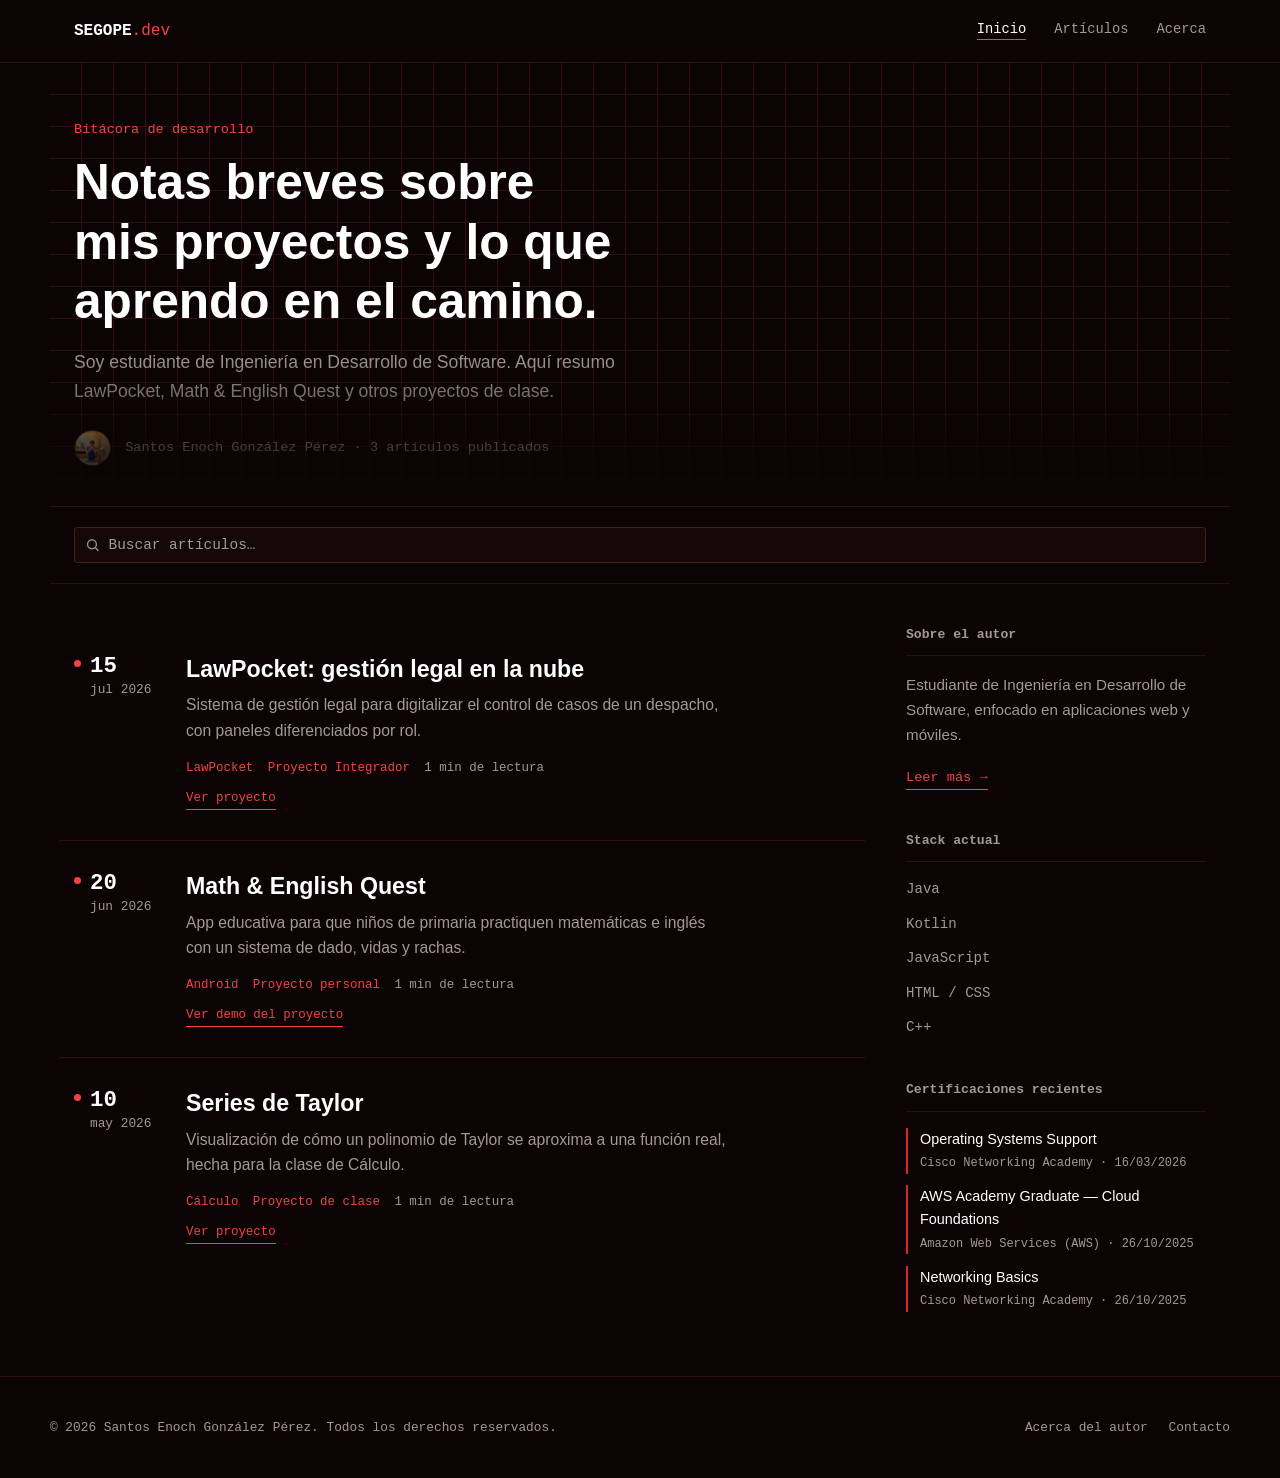
==== commit d5f838ab: "Tercer commit: Actualización del Portafolio." ====
--- a/index.html
+++ b/index.html
@@ -9,7 +9,6 @@
   <meta name="robots" content="index, follow">
   <link rel="canonical" href="https://santosgonzalez.dev/index.html">
   <link rel="icon" type="image/svg+xml" href="Imagenes/favicon.svg">
-  <link rel="alternate" type="application/rss+xml" title="SEGOPE.dev" href="https://santosgonzalez.dev/feed.xml">
 
   <meta property="og:type" content="website">
   <meta property="og:title" content="SEGOPE.dev — bitácora de Santos Enoch González Pérez">
@@ -34,7 +33,7 @@
       <button class="nav-toggle icon-btn" id="nav-toggle" aria-label="Abrir menú" aria-expanded="false" aria-controls="nav-links">
         <svg viewBox="0 0 24 24" fill="none" stroke="currentColor" stroke-width="2" aria-hidden="true"><path d="M3 6h18M3 12h18M3 18h18"/></svg>
       </button>
-      <ul class="nav-links" id="nav-links"><li><a href="index.html" aria-current="page">Inicio</a></li><li><a href="index.html#articulos">Artículos</a></li><li><a href="about.html">Acerca</a></li><li><a href="feed.xml">RSS</a></li></ul>
+      <ul class="nav-links" id="nav-links"><li><a href="index.html" aria-current="page">Inicio</a></li><li><a href="index.html#articulos">Artículos</a></li><li><a href="about.html">Acerca</a></li></ul>
     </div>
   </header>
 
@@ -124,7 +123,6 @@
       <p>© 2026 Santos Enoch González Pérez. Todos los derechos reservados.</p>
       <nav class="footer-links" aria-label="Enlaces del pie de página">
         <a href="about.html">Acerca del autor</a>
-        <a href="feed.xml">RSS</a>
         <a href="mailto:253390@it2id.upchiapas.edu.mx">Contacto</a>
       </nav>
     </div>
--- a/CSS/index.css
+++ b/CSS/index.css
@@ -103,16 +103,30 @@
 .footer-links a { text-decoration: none; color: var(--ink-soft); transition: color 0.2s; }
 .footer-links a:hover { color: var(--accent); }
 
-/* --- Nav móvil responsive --- */
+/* --- Móvil: base compartida (menú, footer, lectura) --- */
+body { overflow-wrap: break-word; -webkit-text-size-adjust: 100%; }
+
 @media (max-width: 720px) {
+  body { font-size: 1rem; line-height: 1.75; }
+  .nav-container { padding: 0.9rem 1.25rem; }
+  .nav-toggle { display: inline-flex; position: relative; z-index: 1100; }
   .nav-links {
     position: fixed; top: 0; right: 0; height: 100vh; width: min(78vw, 300px);
     background: var(--bg-elevated); border-left: 1px solid var(--line);
-    flex-direction: column; padding: 5.5rem 1.8rem 2rem; gap: 1.4rem; font-size: 1rem;
-    transform: translateX(100%); transition: transform 0.3s ease;
+    flex-direction: column; padding: 5.5rem 1.8rem 2rem; gap: 0.4rem; font-size: 1.05rem;
+    transform: translateX(100%); transition: transform 0.3s ease; z-index: 1050;
   }
+  .nav-links a { display: block; padding: 0.75rem 0; border-bottom: 1px solid var(--line); }
   .nav-links.open { transform: translateX(0); }
-  .nav-toggle { display: inline-flex; }
+
+  .site-footer { padding: 2rem 1.25rem; }
+  .footer-inner { flex-direction: column; gap: 1.1rem; font-size: 0.85rem; line-height: 1.7; }
+  .footer-links { flex-wrap: wrap; gap: 0.6rem 1.5rem; }
+  .footer-links a { padding: 0.25rem 0; }
+}
+
+@media (hover: none) {
+  .avatar:hover, .back-to-top:hover, .icon-btn:hover { transform: none; }
 }
 
 @media (prefers-reduced-motion: reduce) {
@@ -206,7 +220,30 @@
 .cert-mini-list li:hover { border-color: var(--accent); transform: translateX(3px); }
 .cert-mini-list .cert-mini-date { display: block; font-family: var(--font-mono); font-size: 0.75rem; color: var(--ink-soft); margin-top: 0.15rem; }
 
-@media (max-width: 900px) { .content-grid { grid-template-columns: 1fr; } }
-@media (max-width: 720px) { .post-row { grid-template-columns: 1fr; gap: 0.4rem; } }
+@media (max-width: 900px) { .content-grid { grid-template-columns: 1fr; gap: 2.5rem; } }
+@media (max-width: 720px) {
+  .masthead { padding: 2.25rem 1.25rem 1.75rem; }
+  .masthead h1 { max-width: none; line-height: 1.25; margin-bottom: 1.1rem; }
+  .masthead__lede { font-size: 1rem; line-height: 1.75; margin-bottom: 1.4rem; }
+  .masthead__meta { flex-wrap: wrap; line-height: 1.7; }
+  .filter-bar { padding: 1rem 1.25rem; }
+  .content-grid { padding: 1.75rem 1.25rem 3rem; }
+
+  .post-row { grid-template-columns: 1fr; gap: 0.9rem; padding: 1.6rem 0; margin: 0; }
+  .post-row__date { display: flex; align-items: baseline; gap: 0.5rem; }
+  .post-row__date .day { display: inline; font-size: 1.25rem; }
+  .post-row h2 { font-size: 1.3rem; line-height: 1.35; margin-bottom: 0.7rem; }
+  .post-row__excerpt { line-height: 1.75; margin-bottom: 1rem; }
+  .post-row__meta { gap: 0.4rem 1rem; line-height: 1.8; }
+  .post-row__link { margin-top: 1rem; padding: 0.4rem 0; }
+
+  .sidebar { gap: 2rem; }
+  .widget h3 { margin-bottom: 1.1rem; }
+  .cert-mini-list, .stack-list { gap: 1rem; }
+}
+@media (hover: none) {
+  .post-row:hover { transform: none; background-color: transparent; }
+  .stack-list li:hover, .cert-mini-list li:hover { transform: none; }
+}
 
 @media print { .site-header, .filter-bar, .sidebar, .back-to-top, .site-footer { display: none; } }
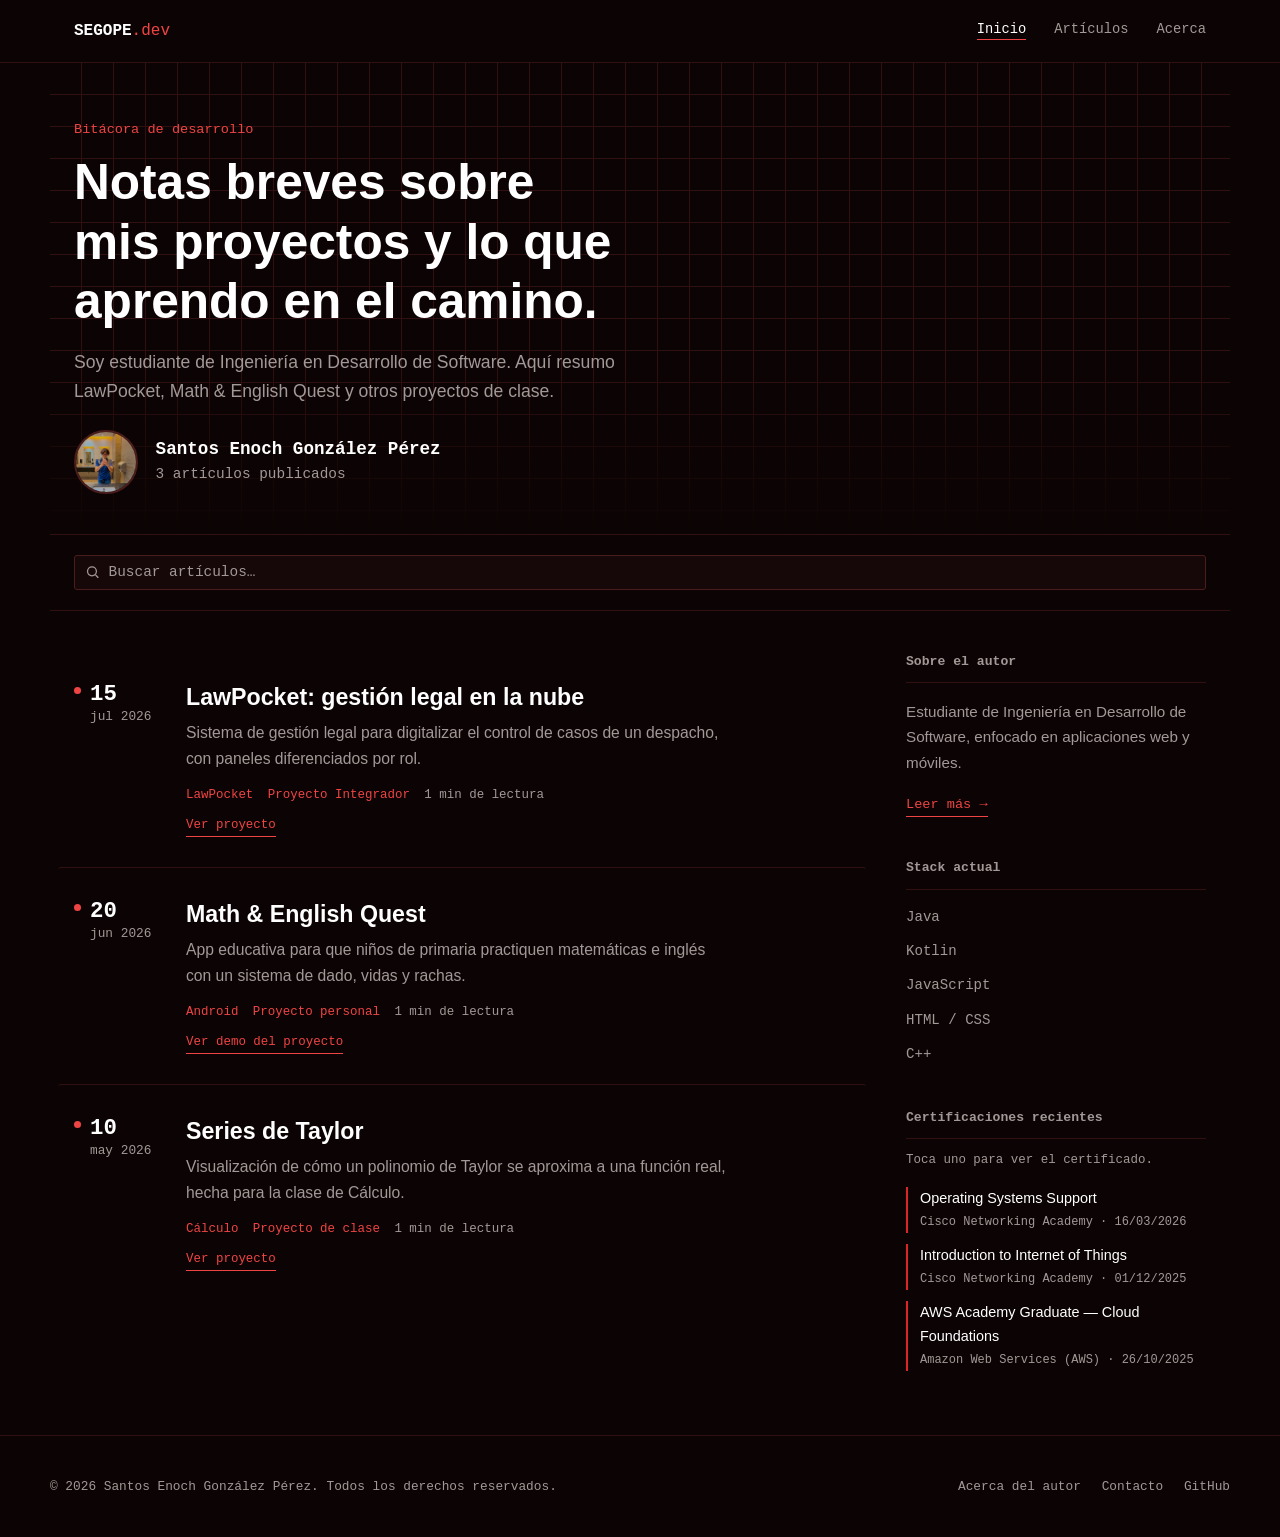
==== commit 4f884a80: "Cuarto commit: Modal de certificados y mejoras al inicio." ====
--- a/index.html
+++ b/index.html
@@ -43,8 +43,11 @@
       <h1>Notas breves sobre mis proyectos y lo que aprendo en el camino.</h1>
       <p class="masthead__lede">Soy estudiante de Ingeniería en Desarrollo de Software. Aquí resumo LawPocket, Math &amp; English Quest y otros proyectos de clase.</p>
       <div class="masthead__meta">
-        <img class="avatar" src="Imagenes/Santos.jpeg" alt="Foto de Santos Enoch González Pérez" width="37" height="37">
-        <span>Santos Enoch González Pérez · 3 artículos publicados</span>
+        <img class="avatar" src="Imagenes/Santos.jpeg" alt="Foto de Santos Enoch González Pérez" width="64" height="64">
+        <div class="masthead__author">
+          <strong class="masthead__name">Santos Enoch González Pérez</strong>
+          <span class="masthead__count">3 artículos publicados</span>
+        </div>
       </div>
     </section>
 
@@ -112,11 +115,28 @@
         </div>
         <div class="widget">
           <h3>Certificaciones recientes</h3>
-          <ul class="cert-mini-list"><li>Operating Systems Support<span class="cert-mini-date">Cisco Networking Academy · 16/03/2026</span></li><li>AWS Academy Graduate — Cloud Foundations<span class="cert-mini-date">Amazon Web Services (AWS) · 26/10/2025</span></li><li>Networking Basics<span class="cert-mini-date">Cisco Networking Academy · 26/10/2025</span></li></ul>
+          <p class="widget-hint">Toca uno para ver el certificado.</p>
+          <ul class="cert-mini-list"><li><a class="cert-link" href="PDF/OperatingSystemsSupport.pdf" target="_blank" rel="noopener" data-cert-title="Operating Systems Support" data-cert-org="Cisco Networking Academy" data-cert-img="Imagenes/Certificados/OperatingSystemsSupport.jpg">Operating Systems Support<span class="cert-mini-date">Cisco Networking Academy · 16/03/2026</span></a></li><li><a class="cert-link" href="PDF/InternetOfThings.pdf" target="_blank" rel="noopener" data-cert-title="Introduction to Internet of Things" data-cert-org="Cisco Networking Academy" data-cert-img="Imagenes/Certificados/InternetOfThings.jpg">Introduction to Internet of Things<span class="cert-mini-date">Cisco Networking Academy · 01/12/2025</span></a></li><li><a class="cert-link" href="PDF/AWSCloudFoundations.pdf" target="_blank" rel="noopener" data-cert-title="AWS Academy Graduate — Cloud Foundations" data-cert-org="Amazon Web Services (AWS)" data-cert-img="Imagenes/Certificados/AWSCloudFoundations.jpg">AWS Academy Graduate — Cloud Foundations<span class="cert-mini-date">Amazon Web Services (AWS) · 26/10/2025</span></a></li></ul>
         </div>
       </aside>
     </div>
   </main>
+
+  <dialog class="cert-modal" id="cert-modal" aria-labelledby="cert-modal-title">
+    <div class="cert-modal__panel">
+      <header class="cert-modal__header">
+        <h2 class="cert-modal__title" id="cert-modal-title">Certificado</h2>
+        <button type="button" class="cert-modal__close" aria-label="Cerrar certificado">×</button>
+      </header>
+      <div class="cert-modal__body">
+        <img class="cert-modal__img" id="cert-modal-img" alt="">
+      </div>
+      <footer class="cert-modal__footer">
+        <span class="cert-modal__hint">Toca la imagen para ampliar</span>
+        <a class="cert-modal__pdf" id="cert-modal-pdf" href="#" target="_blank" rel="noopener">Abrir PDF</a>
+      </footer>
+    </div>
+  </dialog>
 
   <footer class="site-footer">
     <div class="footer-inner">
@@ -124,6 +144,7 @@
       <nav class="footer-links" aria-label="Enlaces del pie de página">
         <a href="about.html">Acerca del autor</a>
         <a href="mailto:253390@it2id.upchiapas.edu.mx">Contacto</a>
+        <a href="https://github.com/EnochGonzalez" target="_blank" rel="noopener noreferrer">GitHub</a>
       </nav>
     </div>
   </footer>
--- a/CSS/index.css
+++ b/CSS/index.css
@@ -135,8 +135,9 @@
 }
 
 /* ===== Propio de Inicio: masthead, buscador, lista de artículos, sidebar ===== */
-.masthead {
-  padding: 3.5rem 1.5rem 2.5rem; max-width: 1180px; margin: 0 auto;
+.masthead { position: relative; isolation: isolate; padding: 3.5rem 1.5rem 2.5rem; max-width: 1180px; margin: 0 auto; }
+.masthead::before {
+  content: ''; position: absolute; inset: 0; z-index: -1; pointer-events: none;
   background-image:
     linear-gradient(var(--line) 1px, transparent 1px),
     linear-gradient(90deg, var(--line) 1px, transparent 1px);
@@ -147,7 +148,11 @@
 .masthead__eyebrow { font-family: var(--font-mono); font-size: 0.85rem; color: var(--accent); margin-bottom: 0.75rem; }
 .masthead h1 { font-size: clamp(2.1rem, 4vw, 3.1rem); font-weight: 600; line-height: 1.2; max-width: 20ch; margin-bottom: 1rem; }
 .masthead__lede { color: var(--ink-soft); font-size: 1.1rem; max-width: 56ch; margin-bottom: 1.5rem; }
-.masthead__meta { display: flex; align-items: center; gap: 0.9rem; font-family: var(--font-mono); font-size: 0.85rem; color: var(--ink-soft); }
+.masthead__meta { display: flex; align-items: center; gap: 1.1rem; margin-top: 0.25rem; }
+.masthead .avatar { width: 4rem; height: 4rem; border-width: 2px; }
+.masthead__author { display: flex; flex-direction: column; gap: 0.2rem; font-family: var(--font-mono); }
+.masthead__name { font-size: 1.1rem; font-weight: 600; line-height: 1.3; color: var(--ink); }
+.masthead__count { font-size: 0.9rem; line-height: 1.5; color: var(--ink-soft); }
 
 .filter-bar {
   display: flex; flex-wrap: wrap; align-items: center; gap: 1rem;
@@ -218,6 +223,9 @@
   transition: border-color 0.2s, transform 0.2s;
 }
 .cert-mini-list li:hover { border-color: var(--accent); transform: translateX(3px); }
+.cert-mini-list .cert-link { display: block; color: inherit; text-decoration: none; transition: color 0.2s; }
+.cert-mini-list .cert-link:hover { color: var(--accent); }
+.widget-hint { font-family: var(--font-mono); font-size: 0.78rem; color: var(--ink-soft); margin: -0.3rem 0 1rem; }
 .cert-mini-list .cert-mini-date { display: block; font-family: var(--font-mono); font-size: 0.75rem; color: var(--ink-soft); margin-top: 0.15rem; }
 
 @media (max-width: 900px) { .content-grid { grid-template-columns: 1fr; gap: 2.5rem; } }
@@ -225,7 +233,9 @@
   .masthead { padding: 2.25rem 1.25rem 1.75rem; }
   .masthead h1 { max-width: none; line-height: 1.25; margin-bottom: 1.1rem; }
   .masthead__lede { font-size: 1rem; line-height: 1.75; margin-bottom: 1.4rem; }
-  .masthead__meta { flex-wrap: wrap; line-height: 1.7; }
+  .masthead__meta { gap: 0.9rem; }
+  .masthead .avatar { width: 3.5rem; height: 3.5rem; }
+  .masthead__name { font-size: 1.05rem; }
   .filter-bar { padding: 1rem 1.25rem; }
   .content-grid { padding: 1.75rem 1.25rem 3rem; }
 
@@ -247,3 +257,54 @@
 }
 
 @media print { .site-header, .filter-bar, .sidebar, .back-to-top, .site-footer { display: none; } }
+
+/* ===== Certificado en pantalla (modal) ===== */
+.cert-modal {
+  width: 100%; height: 100%; max-width: none; max-height: none; margin: 0; padding: 1rem;
+  border: 0; background: transparent; color: var(--ink); overflow: hidden;
+}
+.cert-modal[open] { display: grid; place-items: center; animation: certFade 0.25s ease; }
+.cert-modal::backdrop { background: rgba(12, 4, 4, 0.9); -webkit-backdrop-filter: blur(4px); backdrop-filter: blur(4px); }
+.cert-modal__panel {
+  width: min(100%, 980px); max-height: calc(100vh - 2rem); max-height: calc(100dvh - 2rem);
+  display: flex; flex-direction: column; overflow: hidden;
+  background: var(--bg-elevated); border: 1px solid var(--line-strong); border-radius: var(--radius);
+  box-shadow: 0 20px 60px rgba(0, 0, 0, 0.6);
+}
+.cert-modal__header { display: flex; align-items: center; justify-content: space-between; gap: 1rem; padding: 0.85rem 1rem; border-bottom: 1px solid var(--line); }
+.cert-modal__title { font-family: var(--font-mono); font-size: 0.9rem; font-weight: 600; line-height: 1.5; }
+.cert-modal__close {
+  flex: none; width: 2.4rem; height: 2.4rem; border-radius: 50%; cursor: pointer;
+  background: none; border: 1px solid var(--line-strong); color: var(--ink); font-size: 1.5rem; line-height: 1;
+  transition: border-color 0.2s, transform 0.2s;
+}
+.cert-modal__close:hover { border-color: var(--accent); transform: rotate(90deg); }
+.cert-modal__body { padding: 1rem; overflow: auto; min-height: 0; }
+.cert-modal__img {
+  display: block; margin: 0 auto; width: auto; height: auto; max-width: 100%;
+  max-height: calc(100vh - 12rem); max-height: calc(100dvh - 12rem);
+  background: #fff; border-radius: 2px; cursor: zoom-in;
+}
+.cert-modal__img.is-zoomed { max-width: none; max-height: none; width: 220%; cursor: zoom-out; }
+.cert-modal__footer {
+  display: flex; flex-wrap: wrap; align-items: center; justify-content: space-between; gap: 0.75rem 1rem;
+  padding: 0.85rem 1rem; border-top: 1px solid var(--line);
+  font-family: var(--font-mono); font-size: 0.8rem; color: var(--ink-soft);
+}
+.cert-modal__pdf {
+  color: var(--accent); text-decoration: none; border: 1px solid var(--accent);
+  padding: 0.5rem 0.9rem; border-radius: var(--radius);
+  transition: background-color 0.2s ease, color 0.2s ease, transform 0.2s ease;
+}
+.cert-modal__pdf:hover { background: var(--accent); color: var(--bg); transform: translateY(-2px); }
+@keyframes certFade { from { opacity: 0; transform: scale(0.97); } to { opacity: 1; transform: none; } }
+
+@media (max-width: 720px) {
+  .cert-modal { padding: 0.5rem; }
+  .cert-modal__panel { max-height: calc(100vh - 1rem); max-height: calc(100dvh - 1rem); }
+  .cert-modal__header, .cert-modal__footer { padding: 0.75rem; }
+  .cert-modal__body { padding: 0.5rem; }
+  .cert-modal__img { max-height: calc(100vh - 11rem); max-height: calc(100dvh - 11rem); }
+  .cert-modal__pdf { flex: 1 1 100%; text-align: center; padding: 0.7rem 0.9rem; }
+}
+@media (hover: none) { .cert-modal__close:hover, .cert-modal__pdf:hover { transform: none; } }
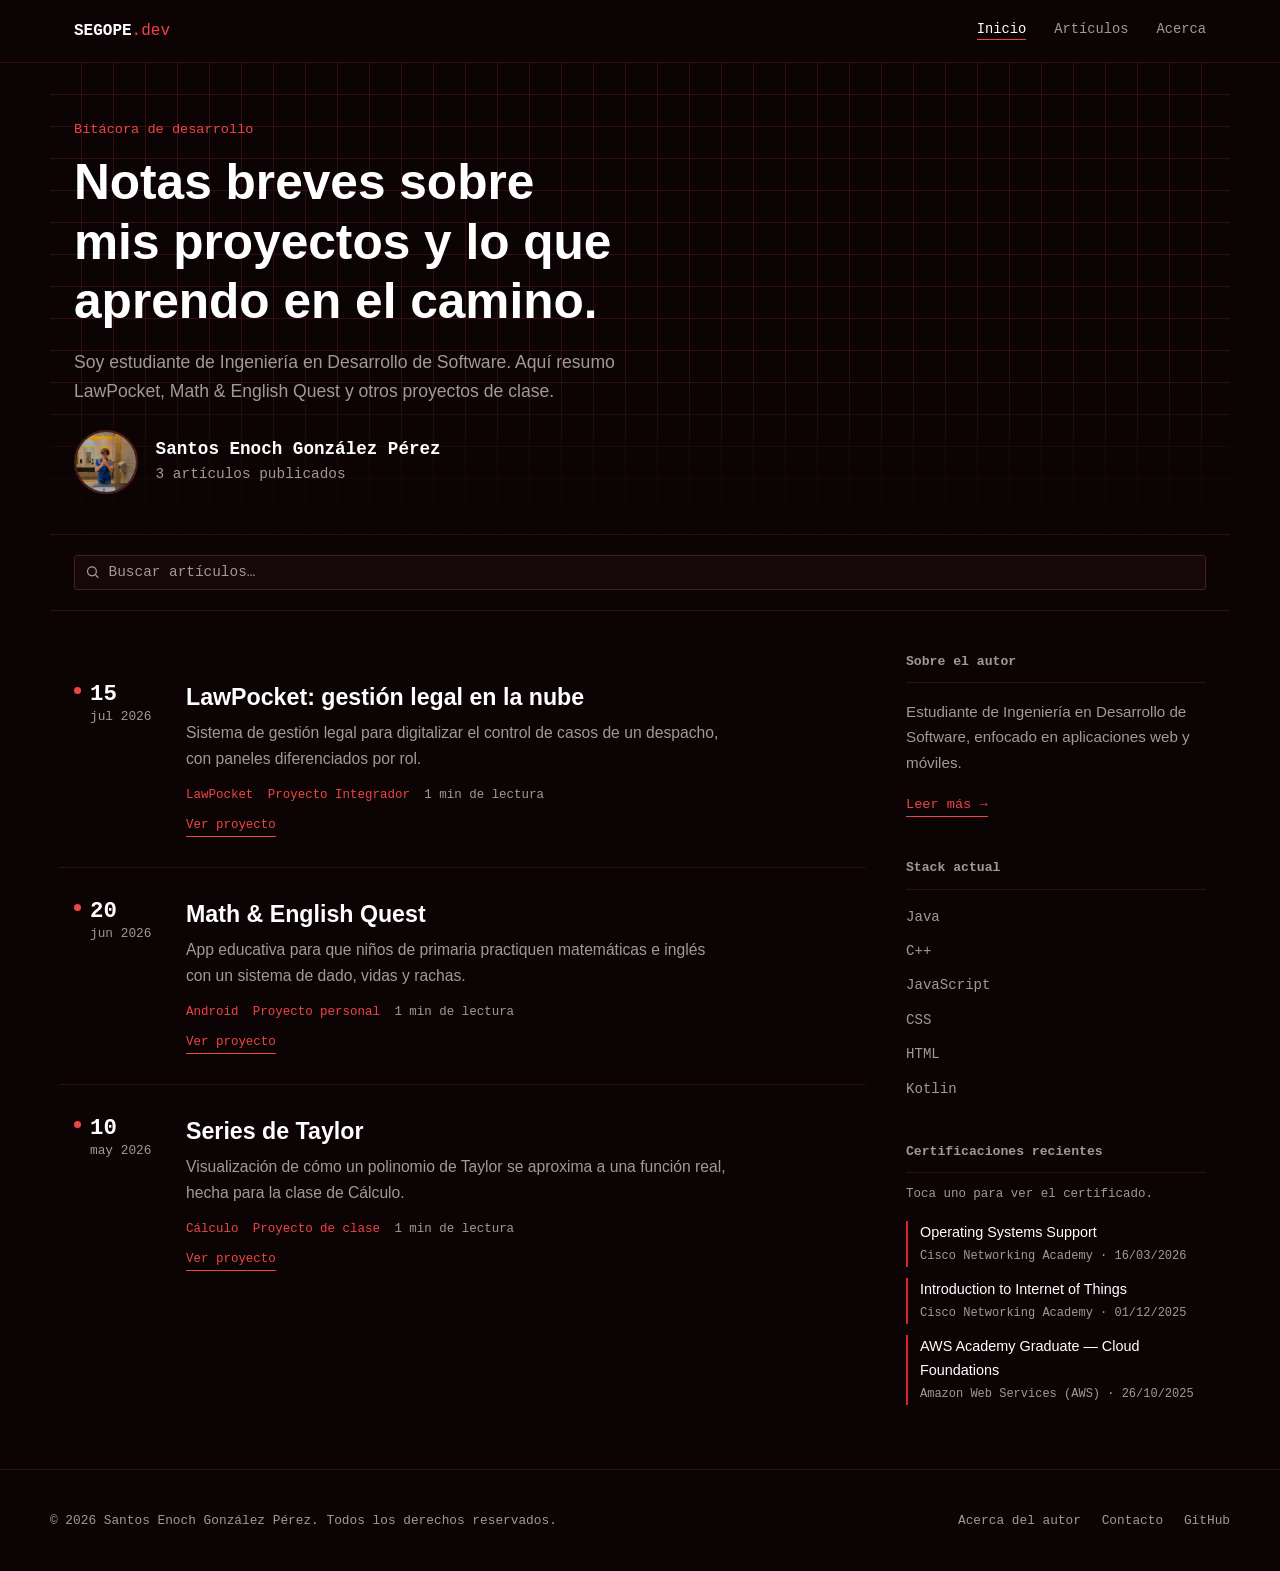
==== commit 04c6042a: "Quinto commit: Blog generado desde el CMS con plantillas y generador" ====
--- a/index.html
+++ b/index.html
@@ -1,4 +1,5 @@
 <!DOCTYPE html>
+<!-- Archivo generado por generador/build.py a partir de plantillas/ y del contenido del CMS. No lo edites a mano: edita la plantilla. -->
 <html lang="es">
 <head>
   <meta charset="UTF-8">
@@ -7,23 +8,23 @@
   <meta name="description" content="Bitácora de desarrollo de Santos Enoch González Pérez: LawPocket, Math &amp; English Quest y otros proyectos.">
   <meta name="author" content="Santos Enoch González Pérez">
   <meta name="robots" content="index, follow">
-  <link rel="canonical" href="https://santosgonzalez.dev/index.html">
+  <link rel="canonical" href="https://segope.vercel.app/index.html">
   <link rel="icon" type="image/svg+xml" href="Imagenes/favicon.svg">
 
   <meta property="og:type" content="website">
   <meta property="og:title" content="SEGOPE.dev — bitácora de Santos Enoch González Pérez">
   <meta property="og:description" content="Bitácora de desarrollo de Santos Enoch González Pérez: LawPocket, Math &amp; English Quest y otros proyectos.">
-  <meta property="og:url" content="https://santosgonzalez.dev/index.html">
-  <meta property="og:image" content="https://santosgonzalez.dev/Imagenes/favicon.svg">
+  <meta property="og:url" content="https://segope.vercel.app/index.html">
+  <meta property="og:image" content="https://segope.vercel.app/Imagenes/favicon.svg">
   <meta property="og:locale" content="es_MX">
   <meta property="og:site_name" content="SEGOPE.dev">
   <meta name="twitter:card" content="summary_large_image">
   <meta name="twitter:title" content="SEGOPE.dev — bitácora de Santos Enoch González Pérez">
   <meta name="twitter:description" content="Bitácora de desarrollo de Santos Enoch González Pérez: LawPocket, Math &amp; English Quest y otros proyectos.">
-  <meta name="twitter:image" content="https://santosgonzalez.dev/Imagenes/favicon.svg">
+  <meta name="twitter:image" content="https://segope.vercel.app/Imagenes/favicon.svg">
 
   <link rel="stylesheet" href="CSS/index.css">
-  <script type="application/ld+json">{"@context": "https://schema.org", "@type": "Blog", "name": "SEGOPE.dev", "url": "https://santosgonzalez.dev/index.html", "description": "Bitácora de desarrollo de Santos Enoch González Pérez.", "author": {"@type": "Person", "name": "Santos Enoch González Pérez"}, "blogPost": [{"@type": "BlogPosting", "headline": "LawPocket: gestión legal en la nube", "url": "https://santosgonzalez.dev/HTML/LawPocket.html", "datePublished": "2026-07-15"}, {"@type": "BlogPosting", "headline": "Math & English Quest", "url": "https://santosgonzalez.dev/HTML/MathEnglishQuest.html", "datePublished": "2026-06-20"}, {"@type": "BlogPosting", "headline": "Series de Taylor con Canvas", "url": "https://santosgonzalez.dev/HTML/SeriesTaylor.html", "datePublished": "2026-05-10"}]}</script>
+  <script type="application/ld+json">{"@context": "https://schema.org", "@type": "Blog", "name": "SEGOPE.dev", "url": "https://segope.vercel.app/index.html", "description": "Bitácora de desarrollo de Santos Enoch González Pérez.", "author": {"@type": "Person", "name": "Santos Enoch González Pérez"}, "blogPost": [{"@type": "BlogPosting", "headline": "LawPocket: gestión legal en la nube", "url": "https://segope.vercel.app/proyectos/lawpocket.html", "datePublished": "2026-07-15"}, {"@type": "BlogPosting", "headline": "Math & English Quest", "url": "https://segope.vercel.app/proyectos/math-english-quest.html", "datePublished": "2026-06-20"}, {"@type": "BlogPosting", "headline": "Series de Taylor", "url": "https://segope.vercel.app/proyectos/series-de-taylor.html", "datePublished": "2026-05-10"}]}</script>
 </head>
 <body>
   <a class="skip-link" href="#main">Saltar al contenido</a>
@@ -64,10 +65,10 @@
         <li class="post-row" data-search="lawpocket: gestión legal en la nube sistema de gestión legal para digitalizar el control de casos de un despacho, con paneles diferenciados por rol. lawpocket proyecto integrador">
           <div class="post-row__date"><span class="day">15</span>jul 2026</div>
           <div>
-            <h2><a href="HTML/LawPocket.html">LawPocket: gestión legal en la nube</a></h2>
+            <h2><a href="proyectos/lawpocket.html">LawPocket: gestión legal en la nube</a></h2>
             <p class="post-row__excerpt">Sistema de gestión legal para digitalizar el control de casos de un despacho, con paneles diferenciados por rol.</p>
             <div class="post-row__meta">
-              <span class="tag">LawPocket</span><span class="tag">Proyecto Integrador</span>
+<span class="tag">LawPocket</span><span class="tag">Proyecto Integrador</span>
               <span>1 min de lectura</span>
             </div>
             <a class="post-row__link" href="https://law-pocket-integrador.vercel.app" target="_blank" rel="noopener noreferrer">Ver proyecto</a>
@@ -76,22 +77,22 @@
         <li class="post-row" data-search="math &amp; english quest app educativa para que niños de primaria practiquen matemáticas e inglés con un sistema de dado, vidas y rachas. android proyecto personal">
           <div class="post-row__date"><span class="day">20</span>jun 2026</div>
           <div>
-            <h2><a href="HTML/MathEnglishQuest.html">Math &amp; English Quest</a></h2>
+            <h2><a href="proyectos/math-english-quest.html">Math &amp; English Quest</a></h2>
             <p class="post-row__excerpt">App educativa para que niños de primaria practiquen matemáticas e inglés con un sistema de dado, vidas y rachas.</p>
             <div class="post-row__meta">
-              <span class="tag">Android</span><span class="tag">Proyecto personal</span>
+<span class="tag">Android</span><span class="tag">Proyecto personal</span>
               <span>1 min de lectura</span>
             </div>
-            <a class="post-row__link" href="https://math-english-quest.vercel.app" target="_blank" rel="noopener noreferrer">Ver demo del proyecto</a>
+            <a class="post-row__link" href="https://math-english-quest.vercel.app" target="_blank" rel="noopener noreferrer">Ver proyecto</a>
           </div>
         </li>
-        <li class="post-row" data-search="series de taylor con visualización de cómo un polinomio de taylor se aproxima a una función real, hecha para la clase de cálculo. cálculo proyecto de clase">
+        <li class="post-row" data-search="series de taylor visualización de cómo un polinomio de taylor se aproxima a una función real, hecha para la clase de cálculo. cálculo proyecto de clase">
           <div class="post-row__date"><span class="day">10</span>may 2026</div>
           <div>
-            <h2><a href="HTML/SeriesTaylor.html">Series de Taylor</a></h2>
+            <h2><a href="proyectos/series-de-taylor.html">Series de Taylor</a></h2>
             <p class="post-row__excerpt">Visualización de cómo un polinomio de Taylor se aproxima a una función real, hecha para la clase de Cálculo.</p>
             <div class="post-row__meta">
-              <span class="tag">Cálculo</span><span class="tag">Proyecto de clase</span>
+<span class="tag">Cálculo</span><span class="tag">Proyecto de clase</span>
               <span>1 min de lectura</span>
             </div>
             <a class="post-row__link" href="https://serie-de-taylor-one.vercel.app" target="_blank" rel="noopener noreferrer">Ver proyecto</a>
@@ -110,7 +111,7 @@
         <div class="widget">
           <h3>Stack actual</h3>
           <ul class="stack-list">
-            <li>Java</li><li>Kotlin</li><li>JavaScript</li><li>HTML / CSS</li><li>C++</li>
+<li>Java</li><li>C++</li><li>JavaScript</li><li>CSS</li><li>HTML</li><li>Kotlin</li>
           </ul>
         </div>
         <div class="widget">
@@ -152,4 +153,4 @@
   <div class="toast" role="status" aria-live="polite"></div>
   <script src="JS/index.js"></script>
 </body>
-</html>+</html>
